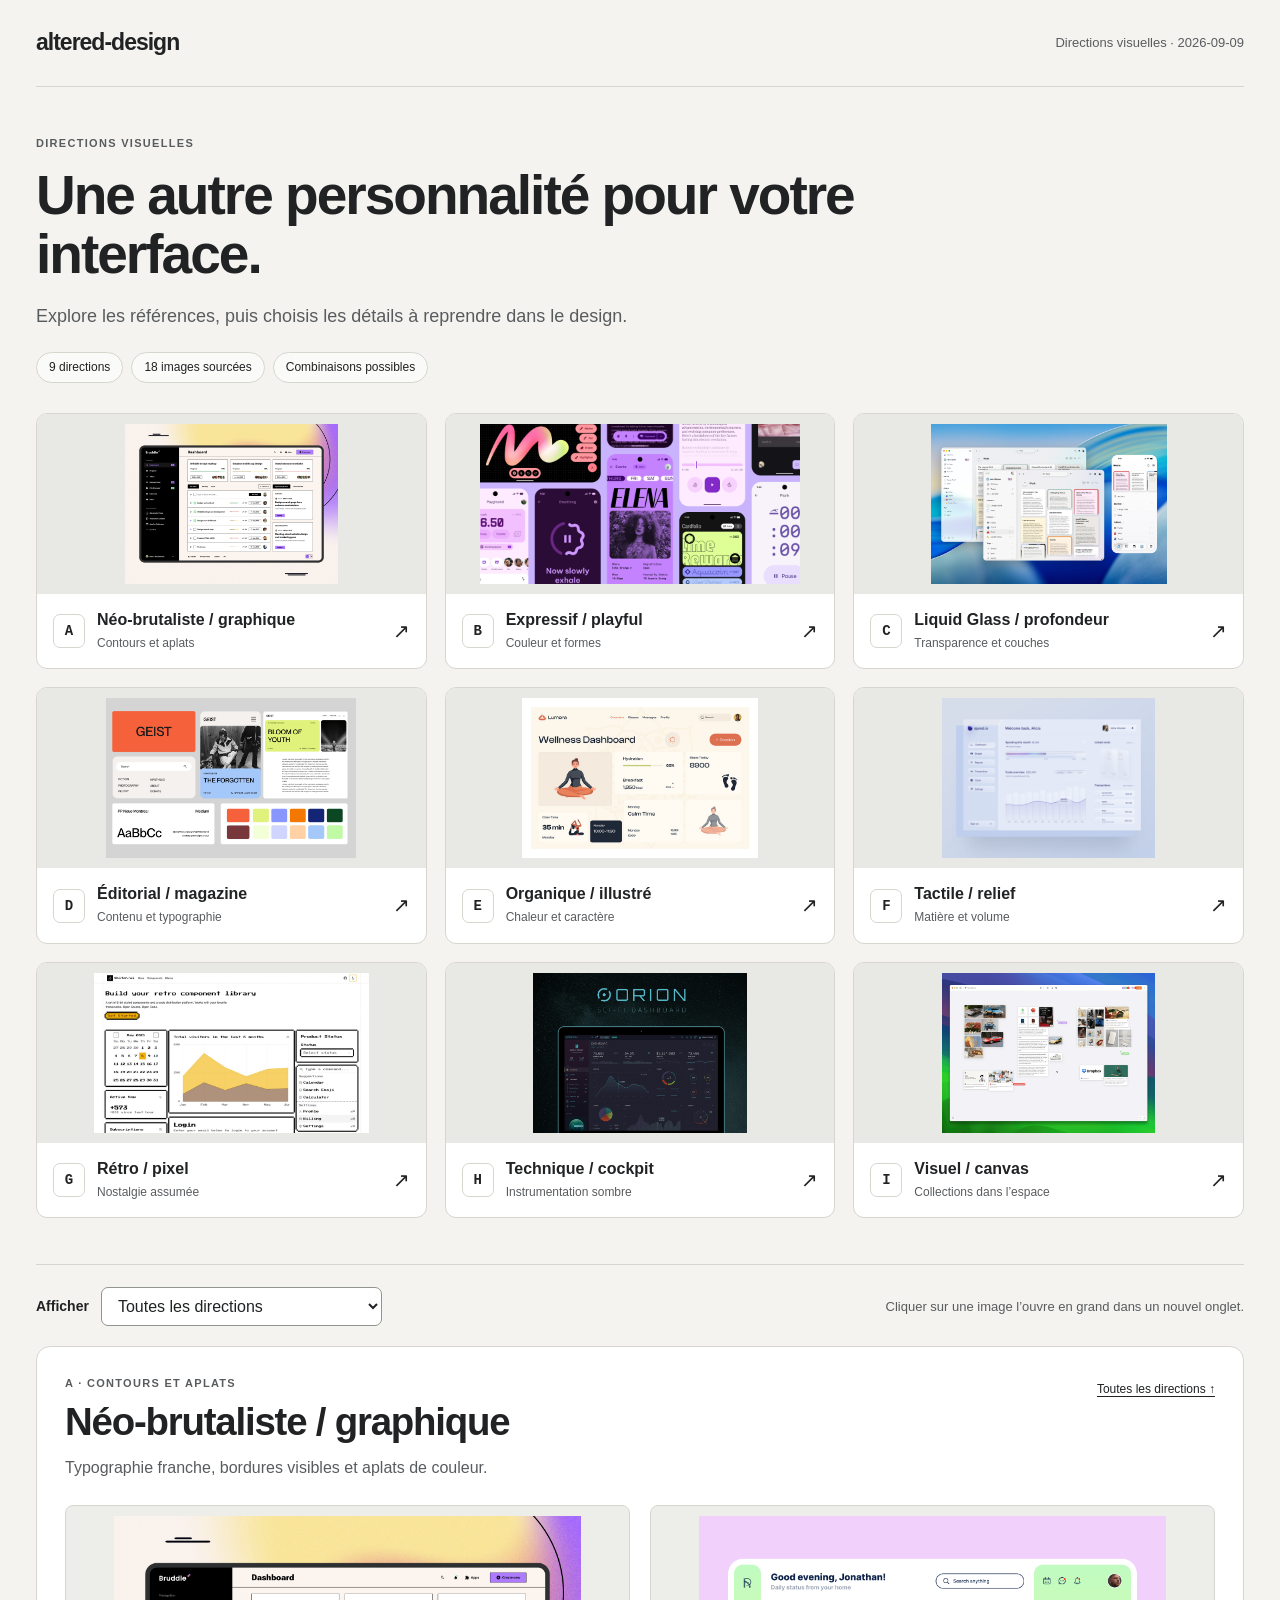
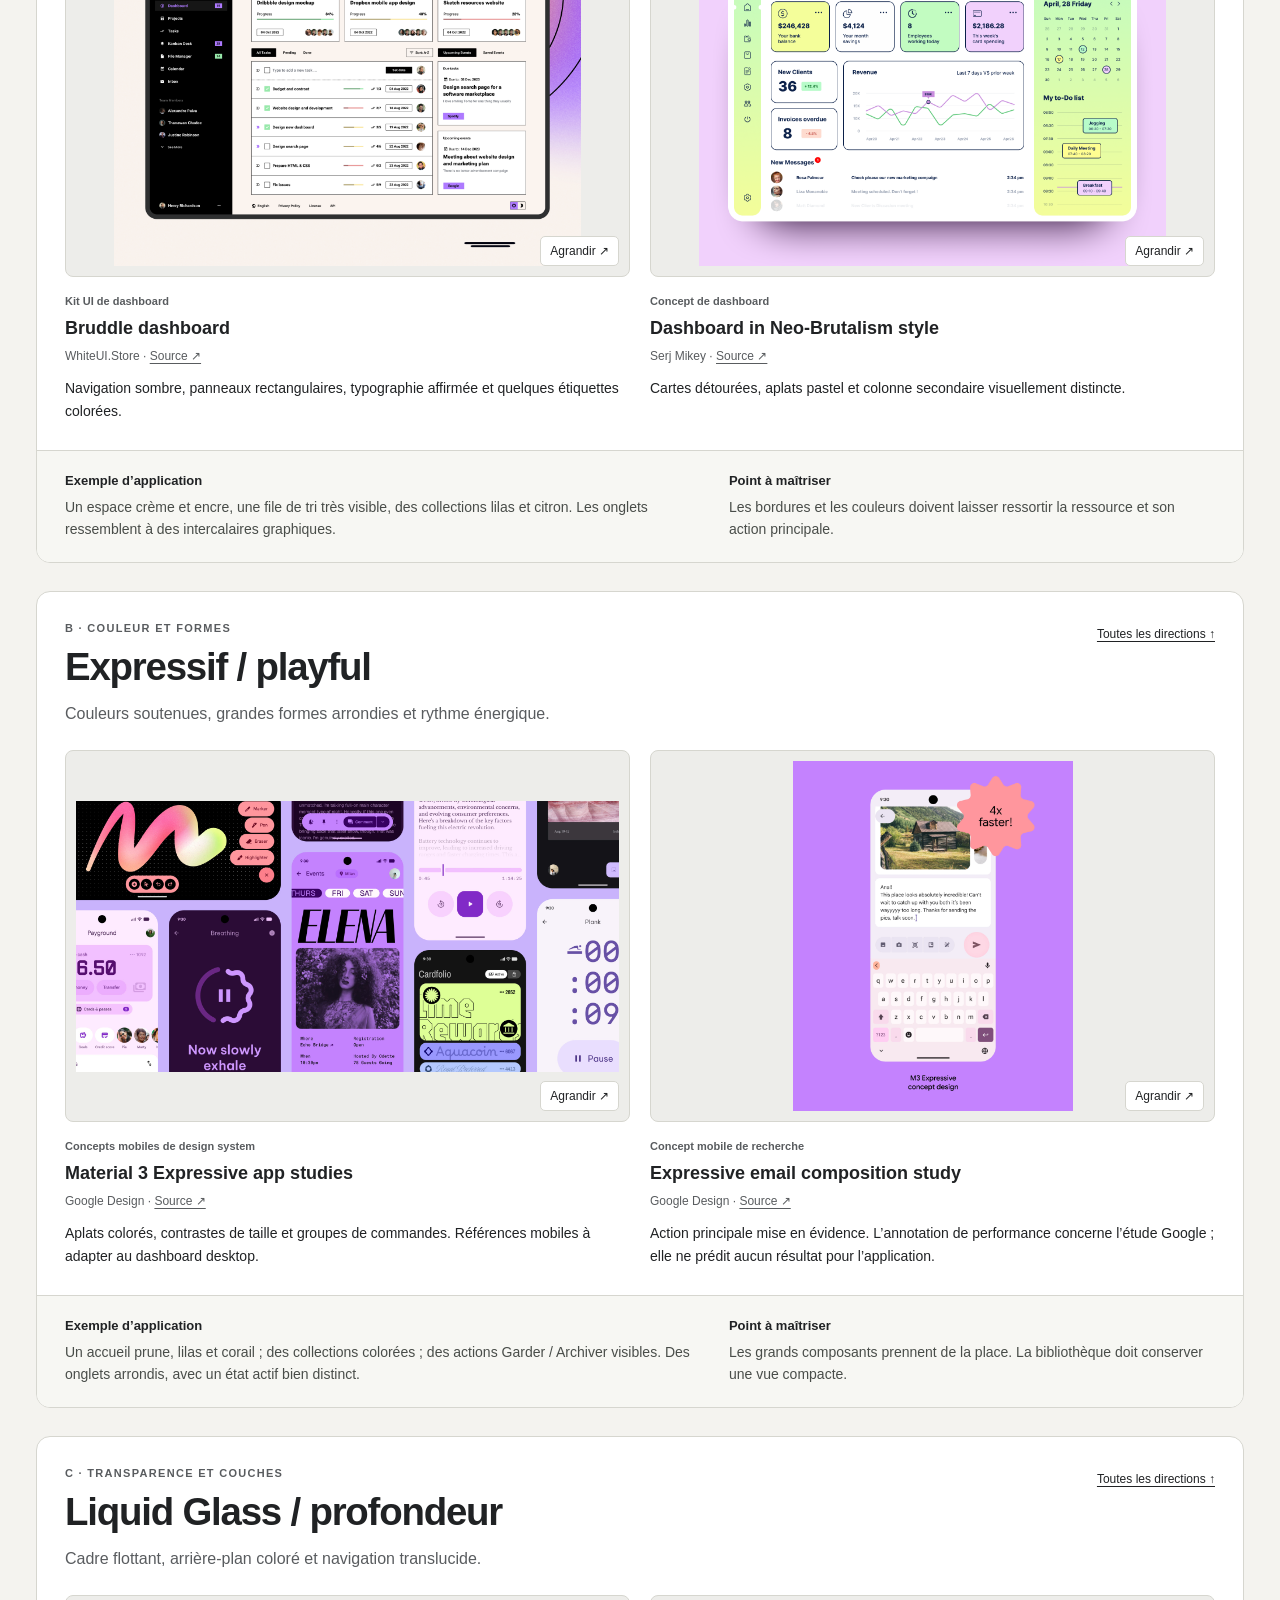
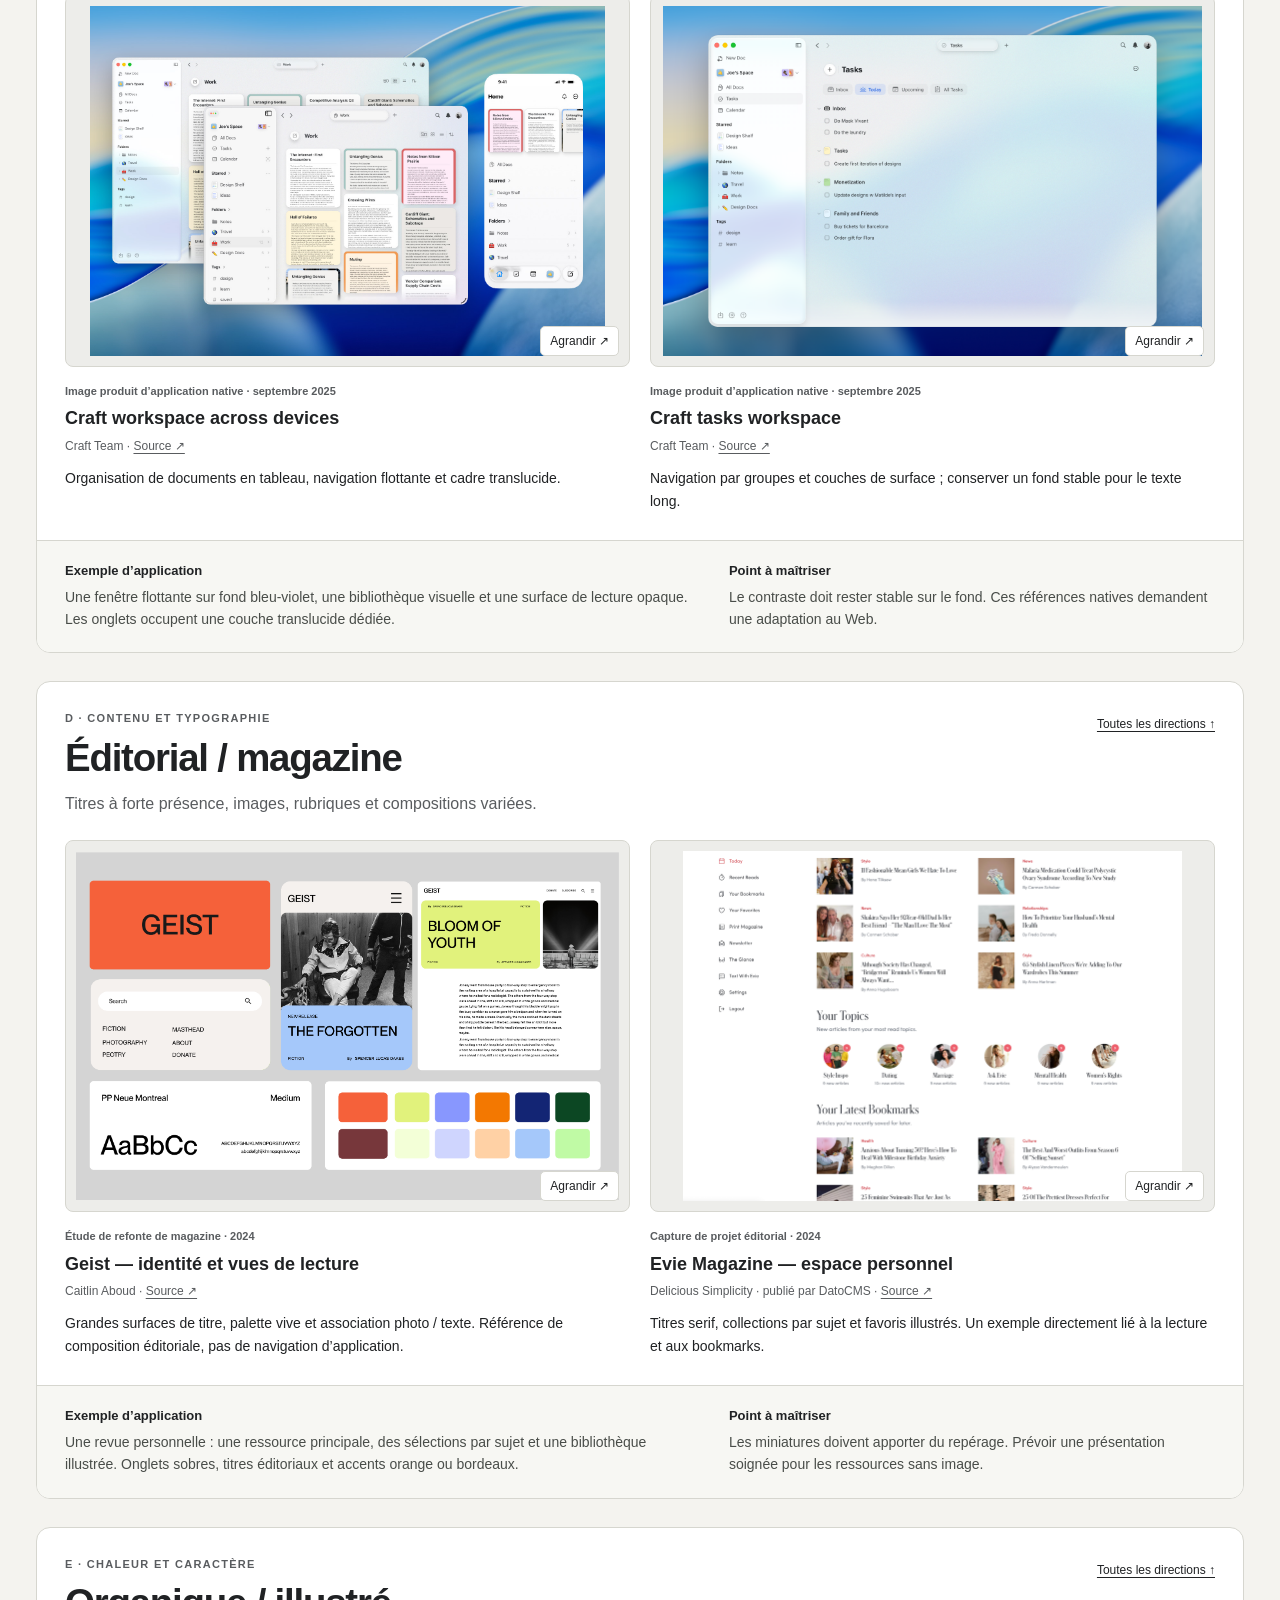
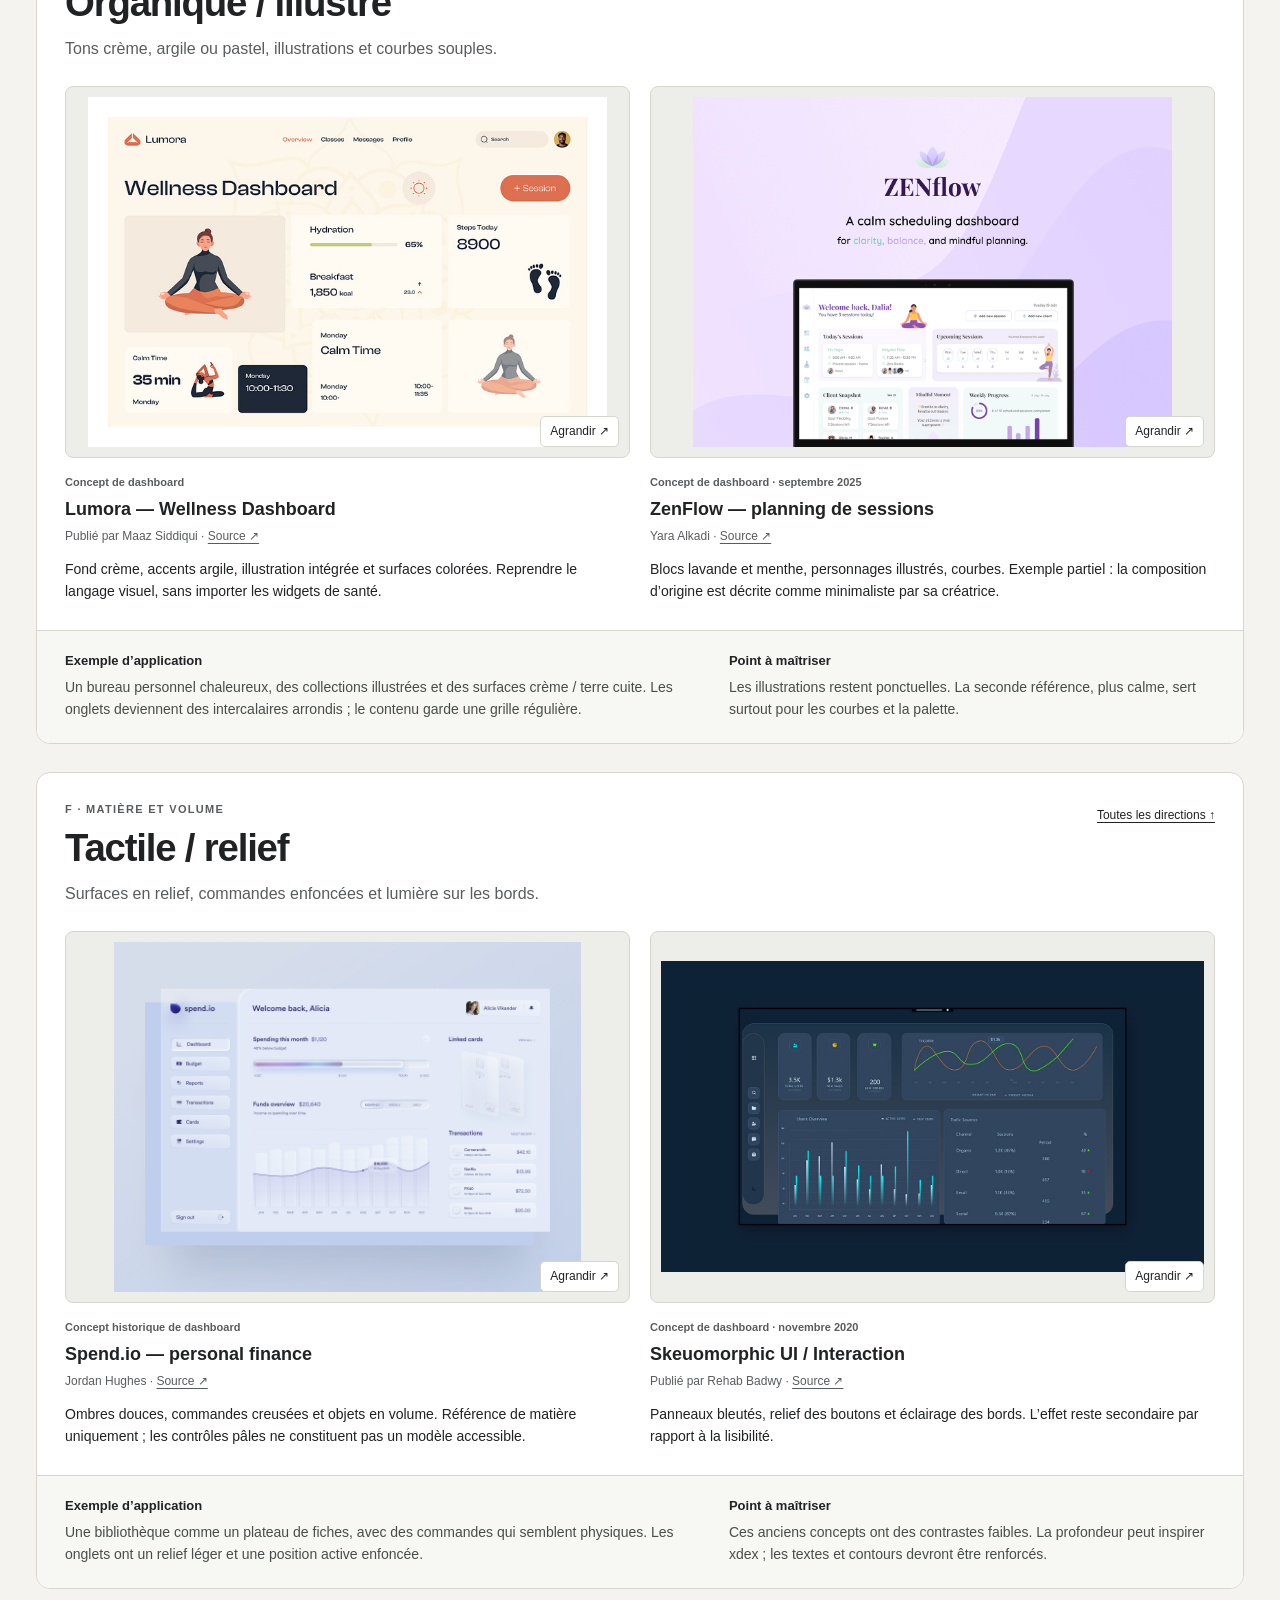
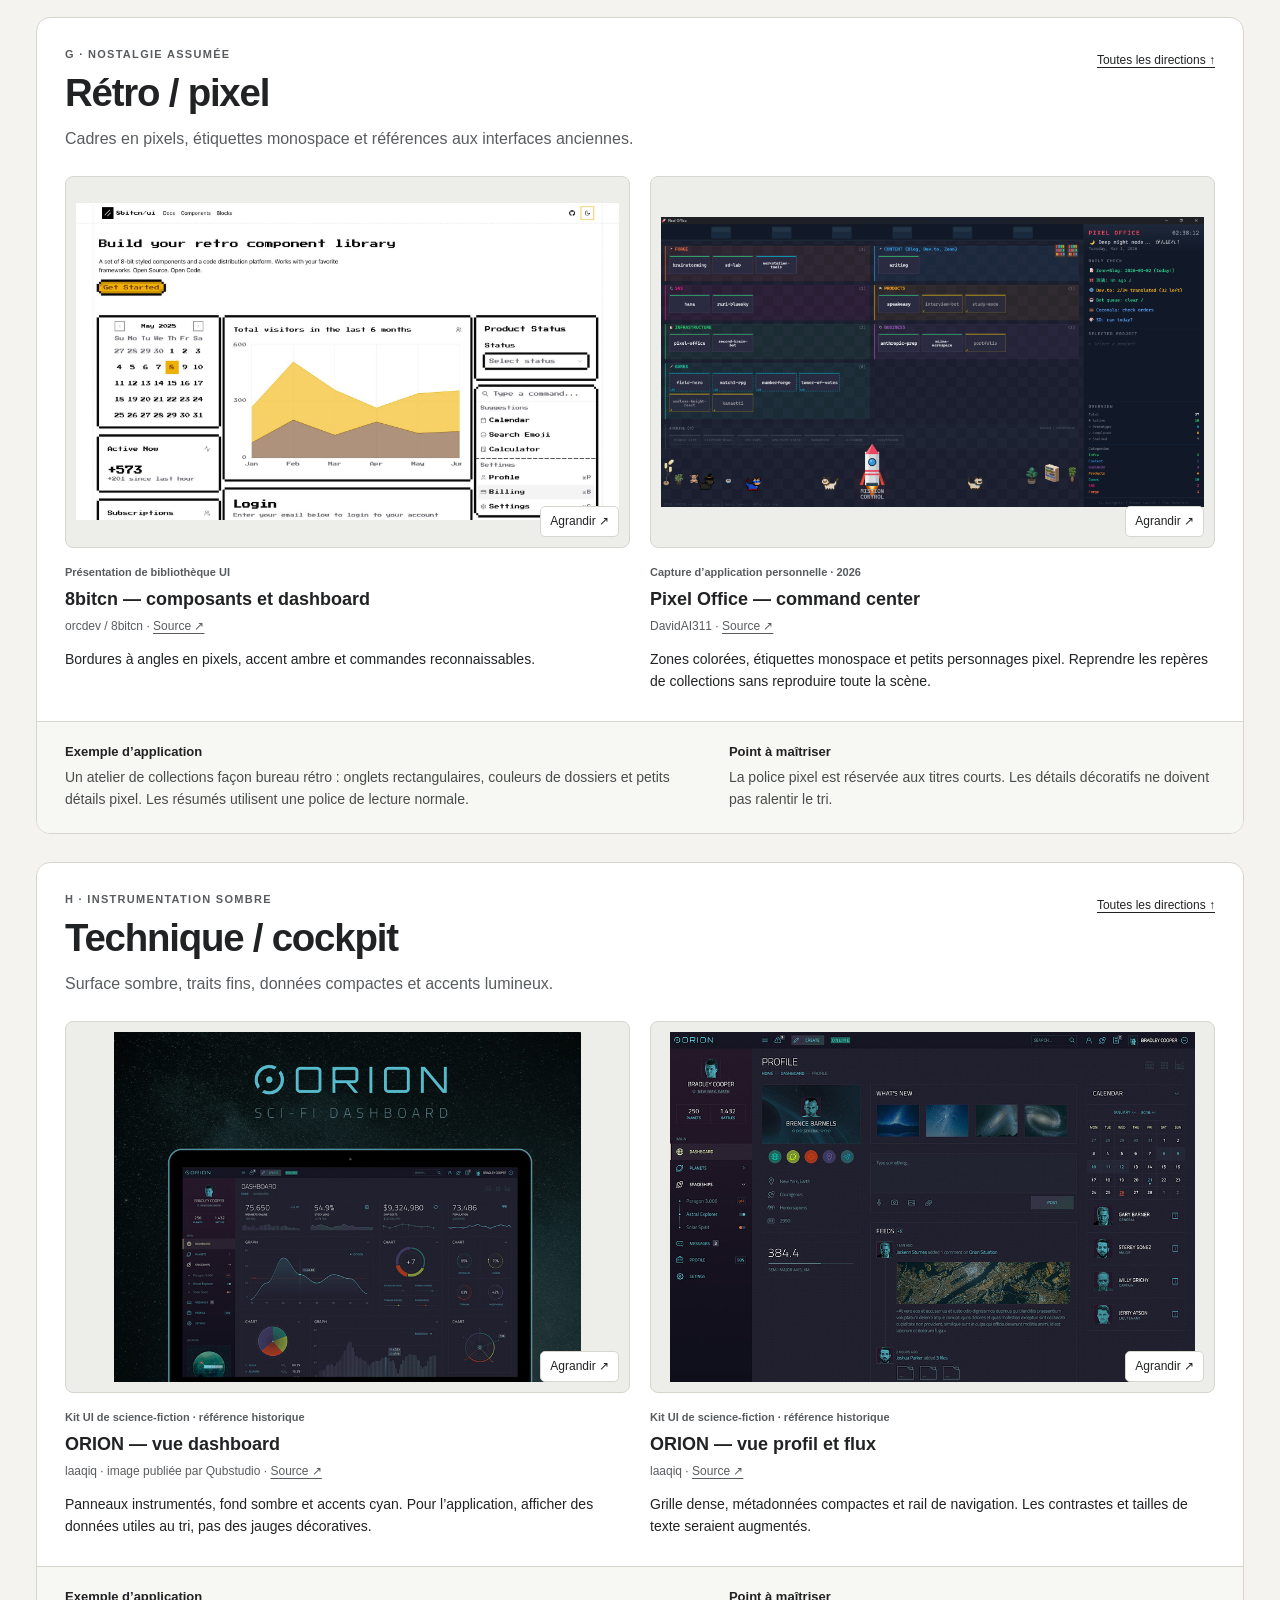
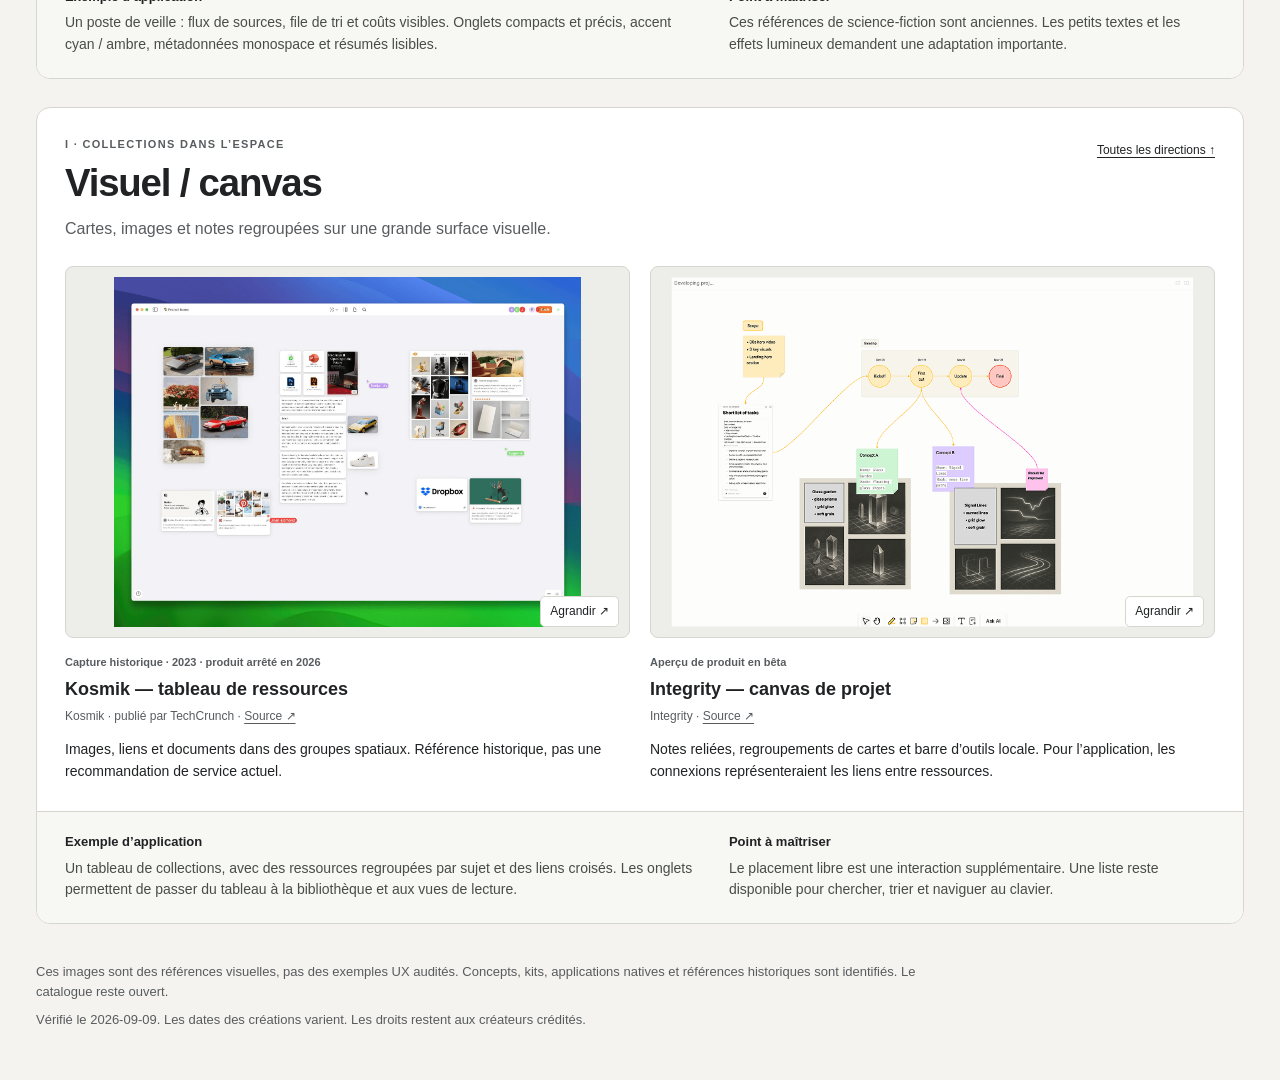
==== skills/altered-design/assets/app-references/gallery.html @ 40100805 "first version" ====
<!doctype html><html lang="fr"><head><meta charset="utf-8"><meta name="viewport" content="width=device-width,initial-scale=1"><title>altered-design — Directions visuelles</title><style>
:root{color-scheme:light;--ink:#202224;--muted:#595c5f;--paper:#f4f3ef;--line:#d6d6cf;--accent:#245740}
*{box-sizing:border-box}body{margin:0;background:var(--paper);color:var(--ink);font:16px/1.55 -apple-system,BlinkMacSystemFont,"Segoe UI",sans-serif}
a{color:inherit;text-underline-offset:3px}a:hover{color:var(--accent)}button,select{font:inherit}a:focus-visible,button:focus-visible,select:focus-visible,summary:focus-visible{outline:3px solid #1c6ba4;outline-offset:5px}
h1,h2,h3,p,figure{margin:0}h1{font-size:clamp(34px,4.3vw,60px);line-height:1.08;letter-spacing:-2px;max-width:880px}h2{font-size:clamp(28px,3vw,40px);line-height:1.15;letter-spacing:-1.2px}h3{font-size:18px;line-height:1.3}
.wrap{max-width:1320px;margin:auto;padding:0 36px}.masthead{display:flex;align-items:center;justify-content:space-between;padding:25px 0;border-bottom:1px solid var(--line);font-size:13px}.brand{font-size:23px;font-weight:750;letter-spacing:-1px}.masthead span:last-child{color:var(--muted)}
.intro{padding:48px 0 30px}.eyebrow{text-transform:uppercase;font-size:11px;letter-spacing:1.3px;font-weight:650;display:block;color:var(--muted);margin-bottom:14px}.intro p{max-width:750px;margin-top:18px;color:var(--muted);font-size:18px}.facts{display:flex;flex-wrap:wrap;gap:8px;margin-top:22px}.facts span{font-size:12px;border:1px solid var(--line);border-radius:30px;padding:5px 12px;background:#fff9}
.overview{display:grid;grid-template-columns:repeat(3,minmax(0,1fr));gap:18px}.option{text-decoration:none;background:white;border:1px solid var(--line);border-radius:11px;overflow:hidden;transition:border-color .15s}.option:hover{border-color:var(--accent)}.thumb{height:180px;background:#e8e8e4;padding:10px}.thumb img{width:100%;height:100%;object-fit:contain;display:block}.option-copy{padding:16px;display:flex;gap:12px;align-items:center}.letter{font:600 14px/32px ui-monospace,monospace;border:1px solid var(--line);border-radius:7px;width:32px;text-align:center;flex-shrink:0}.option-copy strong{display:block;font-size:16px;line-height:1.3}.option-copy div span{display:block;color:var(--muted);font-size:12px;margin-top:3px}.arrow{margin-left:auto;font-size:20px}
.tabs-note{border:1px solid #b9cec2;background:#e9f0e9;border-radius:11px;padding:20px 24px;margin-top:28px}.tabs-note h2{font-size:21px;letter-spacing:-.5px}.tabs-note p{margin-top:6px;color:#3f5147;max-width:920px}.tabs-note details{margin-top:12px}.tabs-note summary{cursor:pointer;font-size:14px;font-weight:600;width:fit-content}.tabs-note img{display:block;width:100%;max-width:1060px;margin-top:16px;border:1px solid var(--line);border-radius:7px}.tabs-note .caption{font-size:12px}
.board-tools{display:flex;flex-wrap:wrap;gap:12px;align-items:center;margin:46px 0 20px;padding-top:22px;border-top:1px solid var(--line)}.board-tools label{font-size:14px;font-weight:650}.board-tools select{max-width:100%;border:1px solid #90958e;border-radius:7px;padding:9px 38px 9px 12px;background:white;color:var(--ink)}.board-tools p{margin-left:auto;color:var(--muted);font-size:13px}.direction{background:white;border:1px solid var(--line);border-radius:14px;margin-bottom:28px;scroll-margin-top:22px;overflow:hidden}.direction[hidden]{display:none}.direction-head{display:flex;justify-content:space-between;gap:20px;padding:28px 28px 24px}.direction-head p{color:var(--muted);margin-top:12px;max-width:750px}.direction-head .eyebrow{margin-bottom:8px}.back{font-size:12px;white-space:nowrap;align-self:flex-start;margin-top:5px}.examples{display:grid;grid-template-columns:repeat(2,minmax(0,1fr));gap:20px;padding:0 28px 28px}.image-link{display:block;position:relative;background:#ededea;border:1px solid var(--line);border-radius:8px;overflow:hidden}.image-link img{display:block;width:100%;height:370px;object-fit:contain;padding:10px}.zoom{position:absolute;bottom:10px;right:10px;font-size:12px;background:#fff;color:var(--ink);border:1px solid var(--line);padding:5px 9px;border-radius:5px}.kind{display:block;color:var(--muted);font-size:11px;margin:16px 0 7px;font-weight:550}.credit{font-size:12px;color:var(--muted);margin-top:6px}figcaption>p:last-child{margin-top:12px;font-size:14px;line-height:1.6}.translation{display:grid;grid-template-columns:1.3fr 1fr;gap:32px;background:#f7f7f3;padding:22px 28px;border-top:1px solid var(--line)}.translation h3{font-size:13px}.translation p{font-size:14px;margin-top:7px;color:#494d49}
footer{padding:10px 0 42px;color:var(--muted);font-size:13px;max-width:920px}footer p+p{margin-top:8px}.sr-only{position:absolute;width:1px;height:1px;padding:0;margin:-1px;overflow:hidden;clip:rect(0,0,0,0);white-space:nowrap;border:0}.skip{position:absolute;left:20px;top:-100px;background:white;padding:10px;z-index:5}.skip:focus{top:12px}
@media(max-width:950px){.overview{grid-template-columns:repeat(2,minmax(0,1fr))}.image-link img{height:290px}.direction-head{display:block}.back{display:inline-block;margin-top:14px}.translation{grid-template-columns:1fr;gap:18px}.board-tools p{width:100%;margin-left:0}}
@media(max-width:600px){.wrap{padding:0 18px}.masthead{padding:18px 0}.masthead span:last-child{max-width:170px;text-align:right;font-size:11px}.intro{padding-top:30px}h1{letter-spacing:-1.2px}.intro p{font-size:16px}.overview{grid-template-columns:1fr}.thumb{height:195px}.examples{grid-template-columns:1fr;padding:0 16px 20px;gap:25px}.image-link img{height:290px}.direction-head{padding:22px 16px}.translation{padding:20px 16px}.tabs-note{padding:18px}.board-tools{margin-top:30px}.board-tools select{width:100%}.option-copy{padding:14px}}
@media(prefers-reduced-motion:reduce){*{transition:none!important;scroll-behavior:auto!important}}

</style></head><body>
<a class="skip" href="#overview">Aller aux directions</a><main class="wrap"><div class="masthead"><span class="brand">altered-design</span><span>Directions visuelles · 2026-09-09</span></div>
<header class="intro"><span class="eyebrow">Directions visuelles</span><h1>Une autre personnalité pour votre interface.</h1><p>Explore les références, puis choisis les détails à reprendre dans le design.</p><div class="facts"><span>9 directions</span><span>18 images sourcées</span><span>Combinaisons possibles</span></div></header>
<nav class="overview" id="overview" aria-label="Directions visuelles"><a class="option" href="#neo-brutalist" data-jump="neo-brutalist"><div class="thumb"><img src="neo-bruddle.png" alt=""></div><div class="option-copy"><span class="letter">A</span><div><strong>Néo-brutaliste / graphique</strong><span>Contours et aplats</span></div><span class="arrow" aria-hidden="true">↗</span></div><span class="sr-only">Voir les références</span></a><a class="option" href="#expressive" data-jump="expressive"><div class="thumb"><img src="expressive-apps.webp" alt=""></div><div class="option-copy"><span class="letter">B</span><div><strong>Expressif / playful</strong><span>Couleur et formes</span></div><span class="arrow" aria-hidden="true">↗</span></div><span class="sr-only">Voir les références</span></a><a class="option" href="#liquid-glass" data-jump="liquid-glass"><div class="thumb"><img src="craft-workspace.jpg" alt=""></div><div class="option-copy"><span class="letter">C</span><div><strong>Liquid Glass / profondeur</strong><span>Transparence et couches</span></div><span class="arrow" aria-hidden="true">↗</span></div><span class="sr-only">Voir les références</span></a><a class="option" href="#editorial" data-jump="editorial"><div class="thumb"><img src="editorial-geist.png" alt=""></div><div class="option-copy"><span class="letter">D</span><div><strong>Éditorial / magazine</strong><span>Contenu et typographie</span></div><span class="arrow" aria-hidden="true">↗</span></div><span class="sr-only">Voir les références</span></a><a class="option" href="#warm-organic" data-jump="warm-organic"><div class="thumb"><img src="warm-lumora.jpg" alt=""></div><div class="option-copy"><span class="letter">E</span><div><strong>Organique / illustré</strong><span>Chaleur et caractère</span></div><span class="arrow" aria-hidden="true">↗</span></div><span class="sr-only">Voir les références</span></a><a class="option" href="#tactile" data-jump="tactile"><div class="thumb"><img src="tactile-finance.jpg" alt=""></div><div class="option-copy"><span class="letter">F</span><div><strong>Tactile / relief</strong><span>Matière et volume</span></div><span class="arrow" aria-hidden="true">↗</span></div><span class="sr-only">Voir les références</span></a><a class="option" href="#retro" data-jump="retro"><div class="thumb"><img src="retro-8bit.webp" alt=""></div><div class="option-copy"><span class="letter">G</span><div><strong>Rétro / pixel</strong><span>Nostalgie assumée</span></div><span class="arrow" aria-hidden="true">↗</span></div><span class="sr-only">Voir les références</span></a><a class="option" href="#technical" data-jump="technical"><div class="thumb"><img src="technical-orion-1.png" alt=""></div><div class="option-copy"><span class="letter">H</span><div><strong>Technique / cockpit</strong><span>Instrumentation sombre</span></div><span class="arrow" aria-hidden="true">↗</span></div><span class="sr-only">Voir les références</span></a><a class="option" href="#spatial" data-jump="spatial"><div class="thumb"><img src="spatial-kosmik.png" alt=""></div><div class="option-copy"><span class="letter">I</span><div><strong>Visuel / canvas</strong><span>Collections dans l’espace</span></div><span class="arrow" aria-hidden="true">↗</span></div><span class="sr-only">Voir les références</span></a></nav>
<div class="board-tools"><label for="direction-filter">Afficher</label><select id="direction-filter"><option value="all">Toutes les directions</option><option value="neo-brutalist">A · Néo-brutaliste / graphique</option><option value="expressive">B · Expressif / playful</option><option value="liquid-glass">C · Liquid Glass / profondeur</option><option value="editorial">D · Éditorial / magazine</option><option value="warm-organic">E · Organique / illustré</option><option value="tactile">F · Tactile / relief</option><option value="retro">G · Rétro / pixel</option><option value="technical">H · Technique / cockpit</option><option value="spatial">I · Visuel / canvas</option></select><p>Cliquer sur une image l’ouvre en grand dans un nouvel onglet.</p></div>
<div id="references"><section class="direction" id="neo-brutalist" aria-labelledby="title-neo-brutalist"><header class="direction-head"><div><span class="eyebrow">A · Contours et aplats</span><h2 id="title-neo-brutalist" tabindex="-1">Néo-brutaliste / graphique</h2><p>Typographie franche, bordures visibles et aplats de couleur.</p></div><a class="back" href="#overview">Toutes les directions ↑</a></header><div class="examples"><figure><a class="image-link" href="neo-bruddle.png" target="_blank" rel="noopener" aria-label="Agrandir: Bruddle dashboard"><img data-example src="neo-bruddle.png" alt="Bruddle dashboard. Navigation sombre, panneaux rectangulaires, typographie affirmée et quelques étiquettes colorées."><span class="zoom">Agrandir ↗</span></a><figcaption><span class="kind">Kit UI de dashboard</span><h3>Bruddle dashboard</h3><p class="credit">WhiteUI.Store · <a href="https://dribbble.com/shots/21440274-Dashboard-inspired-by-neo-brutalism" target="_blank" rel="noopener noreferrer">Source ↗</a></p><p>Navigation sombre, panneaux rectangulaires, typographie affirmée et quelques étiquettes colorées.</p></figcaption></figure><figure><a class="image-link" href="neo-serj.png" target="_blank" rel="noopener" aria-label="Agrandir: Dashboard in Neo-Brutalism style"><img data-example src="neo-serj.png" alt="Dashboard in Neo-Brutalism style. Cartes détourées, aplats pastel et colonne secondaire visuellement distincte."><span class="zoom">Agrandir ↗</span></a><figcaption><span class="kind">Concept de dashboard</span><h3>Dashboard in Neo-Brutalism style</h3><p class="credit">Serj Mikey · <a href="https://dribbble.com/shots/21285880-Dashboard-in-Neo-Brutalism-style" target="_blank" rel="noopener noreferrer">Source ↗</a></p><p>Cartes détourées, aplats pastel et colonne secondaire visuellement distincte.</p></figcaption></figure></div><div class="translation"><div><h3>Exemple d’application</h3><p>Un espace crème et encre, une file de tri très visible, des collections lilas et citron. Les onglets ressemblent à des intercalaires graphiques.</p></div><div><h3>Point à maîtriser</h3><p>Les bordures et les couleurs doivent laisser ressortir la ressource et son action principale.</p></div></div></section><section class="direction" id="expressive" aria-labelledby="title-expressive"><header class="direction-head"><div><span class="eyebrow">B · Couleur et formes</span><h2 id="title-expressive" tabindex="-1">Expressif / playful</h2><p>Couleurs soutenues, grandes formes arrondies et rythme énergique.</p></div><a class="back" href="#overview">Toutes les directions ↑</a></header><div class="examples"><figure><a class="image-link" href="expressive-apps.webp" target="_blank" rel="noopener" aria-label="Agrandir: Material 3 Expressive app studies"><img data-example src="expressive-apps.webp" alt="Material 3 Expressive app studies. Aplats colorés, contrastes de taille et groupes de commandes. Références mobiles à adapter au dashboard desktop."><span class="zoom">Agrandir ↗</span></a><figcaption><span class="kind">Concepts mobiles de design system</span><h3>Material 3 Expressive app studies</h3><p class="credit">Google Design · <a href="https://design.google/library/expressive-material-design-google-research" target="_blank" rel="noopener noreferrer">Source ↗</a></p><p>Aplats colorés, contrastes de taille et groupes de commandes. Références mobiles à adapter au dashboard desktop.</p></figcaption></figure><figure><a class="image-link" href="expressive-email.webp" target="_blank" rel="noopener" aria-label="Agrandir: Expressive email composition study"><img data-example src="expressive-email.webp" alt="Expressive email composition study. Action principale mise en évidence. L’annotation de performance concerne l’étude Google ; elle ne prédit aucun résultat pour l’application."><span class="zoom">Agrandir ↗</span></a><figcaption><span class="kind">Concept mobile de recherche</span><h3>Expressive email composition study</h3><p class="credit">Google Design · <a href="https://design.google/library/expressive-material-design-google-research" target="_blank" rel="noopener noreferrer">Source ↗</a></p><p>Action principale mise en évidence. L’annotation de performance concerne l’étude Google ; elle ne prédit aucun résultat pour l’application.</p></figcaption></figure></div><div class="translation"><div><h3>Exemple d’application</h3><p>Un accueil prune, lilas et corail ; des collections colorées ; des actions Garder / Archiver visibles. Des onglets arrondis, avec un état actif bien distinct.</p></div><div><h3>Point à maîtriser</h3><p>Les grands composants prennent de la place. La bibliothèque doit conserver une vue compacte.</p></div></div></section><section class="direction" id="liquid-glass" aria-labelledby="title-liquid-glass"><header class="direction-head"><div><span class="eyebrow">C · Transparence et couches</span><h2 id="title-liquid-glass" tabindex="-1">Liquid Glass / profondeur</h2><p>Cadre flottant, arrière-plan coloré et navigation translucide.</p></div><a class="back" href="#overview">Toutes les directions ↑</a></header><div class="examples"><figure><a class="image-link" href="craft-workspace.jpg" target="_blank" rel="noopener" aria-label="Agrandir: Craft workspace across devices"><img data-example src="craft-workspace.jpg" alt="Craft workspace across devices. Organisation de documents en tableau, navigation flottante et cadre translucide."><span class="zoom">Agrandir ↗</span></a><figcaption><span class="kind">Image produit d’application native · septembre 2025</span><h3>Craft workspace across devices</h3><p class="credit">Craft Team · <a href="https://www.craft.do/blog/craft-update-3-2-6" target="_blank" rel="noopener noreferrer">Source ↗</a></p><p>Organisation de documents en tableau, navigation flottante et cadre translucide.</p></figcaption></figure><figure><a class="image-link" href="craft-tasks.png" target="_blank" rel="noopener" aria-label="Agrandir: Craft tasks workspace"><img data-example src="craft-tasks.png" alt="Craft tasks workspace. Navigation par groupes et couches de surface ; conserver un fond stable pour le texte long."><span class="zoom">Agrandir ↗</span></a><figcaption><span class="kind">Image produit d’application native · septembre 2025</span><h3>Craft tasks workspace</h3><p class="credit">Craft Team · <a href="https://www.craft.do/blog/craft-update-3-2-6" target="_blank" rel="noopener noreferrer">Source ↗</a></p><p>Navigation par groupes et couches de surface ; conserver un fond stable pour le texte long.</p></figcaption></figure></div><div class="translation"><div><h3>Exemple d’application</h3><p>Une fenêtre flottante sur fond bleu-violet, une bibliothèque visuelle et une surface de lecture opaque. Les onglets occupent une couche translucide dédiée.</p></div><div><h3>Point à maîtriser</h3><p>Le contraste doit rester stable sur le fond. Ces références natives demandent une adaptation au Web.</p></div></div></section><section class="direction" id="editorial" aria-labelledby="title-editorial"><header class="direction-head"><div><span class="eyebrow">D · Contenu et typographie</span><h2 id="title-editorial" tabindex="-1">Éditorial / magazine</h2><p>Titres à forte présence, images, rubriques et compositions variées.</p></div><a class="back" href="#overview">Toutes les directions ↑</a></header><div class="examples"><figure><a class="image-link" href="editorial-geist.png" target="_blank" rel="noopener" aria-label="Agrandir: Geist — identité et vues de lecture"><img data-example src="editorial-geist.png" alt="Geist — identité et vues de lecture. Grandes surfaces de titre, palette vive et association photo / texte. Référence de composition éditoriale, pas de navigation d’application."><span class="zoom">Agrandir ↗</span></a><figcaption><span class="kind">Étude de refonte de magazine · 2024</span><h3>Geist — identité et vues de lecture</h3><p class="credit">Caitlin Aboud · <a href="https://www.caitlinaboud.com/project/geist" target="_blank" rel="noopener noreferrer">Source ↗</a></p><p>Grandes surfaces de titre, palette vive et association photo / texte. Référence de composition éditoriale, pas de navigation d’application.</p></figcaption></figure><figure><a class="image-link" href="editorial-evie.png" target="_blank" rel="noopener" aria-label="Agrandir: Evie Magazine — espace personnel"><img data-example src="editorial-evie.png" alt="Evie Magazine — espace personnel. Titres serif, collections par sujet et favoris illustrés. Un exemple directement lié à la lecture et aux bookmarks."><span class="zoom">Agrandir ↗</span></a><figcaption><span class="kind">Capture de projet éditorial · 2024</span><h3>Evie Magazine — espace personnel</h3><p class="credit">Delicious Simplicity · publié par DatoCMS · <a href="https://www.datocms.com/partners/delicious-simplicity/showcase/evie-magazine" target="_blank" rel="noopener noreferrer">Source ↗</a></p><p>Titres serif, collections par sujet et favoris illustrés. Un exemple directement lié à la lecture et aux bookmarks.</p></figcaption></figure></div><div class="translation"><div><h3>Exemple d’application</h3><p>Une revue personnelle : une ressource principale, des sélections par sujet et une bibliothèque illustrée. Onglets sobres, titres éditoriaux et accents orange ou bordeaux.</p></div><div><h3>Point à maîtriser</h3><p>Les miniatures doivent apporter du repérage. Prévoir une présentation soignée pour les ressources sans image.</p></div></div></section><section class="direction" id="warm-organic" aria-labelledby="title-warm-organic"><header class="direction-head"><div><span class="eyebrow">E · Chaleur et caractère</span><h2 id="title-warm-organic" tabindex="-1">Organique / illustré</h2><p>Tons crème, argile ou pastel, illustrations et courbes souples.</p></div><a class="back" href="#overview">Toutes les directions ↑</a></header><div class="examples"><figure><a class="image-link" href="warm-lumora.jpg" target="_blank" rel="noopener" aria-label="Agrandir: Lumora — Wellness Dashboard"><img data-example src="warm-lumora.jpg" alt="Lumora — Wellness Dashboard. Fond crème, accents argile, illustration intégrée et surfaces colorées. Reprendre le langage visuel, sans importer les widgets de santé."><span class="zoom">Agrandir ↗</span></a><figcaption><span class="kind">Concept de dashboard</span><h3>Lumora — Wellness Dashboard</h3><p class="credit">Publié par Maaz Siddiqui · <a href="https://dribbble.com/shots/26401282-Lumora-Wellness-Dashboard-UI-Design" target="_blank" rel="noopener noreferrer">Source ↗</a></p><p>Fond crème, accents argile, illustration intégrée et surfaces colorées. Reprendre le langage visuel, sans importer les widgets de santé.</p></figcaption></figure><figure><a class="image-link" href="warm-zenflow.png" target="_blank" rel="noopener" aria-label="Agrandir: ZenFlow — planning de sessions"><img data-example src="warm-zenflow.png" alt="ZenFlow — planning de sessions. Blocs lavande et menthe, personnages illustrés, courbes. Exemple partiel : la composition d’origine est décrite comme minimaliste par sa créatrice."><span class="zoom">Agrandir ↗</span></a><figcaption><span class="kind">Concept de dashboard · septembre 2025</span><h3>ZenFlow — planning de sessions</h3><p class="credit">Yara Alkadi · <a href="https://www.behance.net/gallery/232760657/ZenFlow-Yoga-Scheduling-dashboard-UI-case-study" target="_blank" rel="noopener noreferrer">Source ↗</a></p><p>Blocs lavande et menthe, personnages illustrés, courbes. Exemple partiel : la composition d’origine est décrite comme minimaliste par sa créatrice.</p></figcaption></figure></div><div class="translation"><div><h3>Exemple d’application</h3><p>Un bureau personnel chaleureux, des collections illustrées et des surfaces crème / terre cuite. Les onglets deviennent des intercalaires arrondis ; le contenu garde une grille régulière.</p></div><div><h3>Point à maîtriser</h3><p>Les illustrations restent ponctuelles. La seconde référence, plus calme, sert surtout pour les courbes et la palette.</p></div></div></section><section class="direction" id="tactile" aria-labelledby="title-tactile"><header class="direction-head"><div><span class="eyebrow">F · Matière et volume</span><h2 id="title-tactile" tabindex="-1">Tactile / relief</h2><p>Surfaces en relief, commandes enfoncées et lumière sur les bords.</p></div><a class="back" href="#overview">Toutes les directions ↑</a></header><div class="examples"><figure><a class="image-link" href="tactile-finance.jpg" target="_blank" rel="noopener" aria-label="Agrandir: Spend.io — personal finance"><img data-example src="tactile-finance.jpg" alt="Spend.io — personal finance. Ombres douces, commandes creusées et objets en volume. Référence de matière uniquement ; les contrôles pâles ne constituent pas un modèle accessible."><span class="zoom">Agrandir ↗</span></a><figcaption><span class="kind">Concept historique de dashboard</span><h3>Spend.io — personal finance</h3><p class="credit">Jordan Hughes · <a href="https://dribbble.com/shots/9044225-Skeuomorph-personal-finance-app-dashboard" target="_blank" rel="noopener noreferrer">Source ↗</a></p><p>Ombres douces, commandes creusées et objets en volume. Référence de matière uniquement ; les contrôles pâles ne constituent pas un modèle accessible.</p></figcaption></figure><figure><a class="image-link" href="tactile-dark.jpg" target="_blank" rel="noopener" aria-label="Agrandir: Skeuomorphic UI / Interaction"><img data-example src="tactile-dark.jpg" alt="Skeuomorphic UI / Interaction. Panneaux bleutés, relief des boutons et éclairage des bords. L’effet reste secondaire par rapport à la lisibilité."><span class="zoom">Agrandir ↗</span></a><figcaption><span class="kind">Concept de dashboard · novembre 2020</span><h3>Skeuomorphic UI / Interaction</h3><p class="credit">Publié par Rehab Badwy · <a href="https://www.behance.net/gallery/108003477/Skeuomorphic-UIInteraction-dashboard" target="_blank" rel="noopener noreferrer">Source ↗</a></p><p>Panneaux bleutés, relief des boutons et éclairage des bords. L’effet reste secondaire par rapport à la lisibilité.</p></figcaption></figure></div><div class="translation"><div><h3>Exemple d’application</h3><p>Une bibliothèque comme un plateau de fiches, avec des commandes qui semblent physiques. Les onglets ont un relief léger et une position active enfoncée.</p></div><div><h3>Point à maîtriser</h3><p>Ces anciens concepts ont des contrastes faibles. La profondeur peut inspirer xdex ; les textes et contours devront être renforcés.</p></div></div></section><section class="direction" id="retro" aria-labelledby="title-retro"><header class="direction-head"><div><span class="eyebrow">G · Nostalgie assumée</span><h2 id="title-retro" tabindex="-1">Rétro / pixel</h2><p>Cadres en pixels, étiquettes monospace et références aux interfaces anciennes.</p></div><a class="back" href="#overview">Toutes les directions ↑</a></header><div class="examples"><figure><a class="image-link" href="retro-8bit.webp" target="_blank" rel="noopener" aria-label="Agrandir: 8bitcn — composants et dashboard"><img data-example src="retro-8bit.webp" alt="8bitcn — composants et dashboard. Bordures à angles en pixels, accent ambre et commandes reconnaissables."><span class="zoom">Agrandir ↗</span></a><figcaption><span class="kind">Présentation de bibliothèque UI</span><h3>8bitcn — composants et dashboard</h3><p class="credit">orcdev / 8bitcn · <a href="https://peerlist.io/orcdev/project/8bitcn" target="_blank" rel="noopener noreferrer">Source ↗</a></p><p>Bordures à angles en pixels, accent ambre et commandes reconnaissables.</p></figcaption></figure><figure><a class="image-link" href="retro-office.png" target="_blank" rel="noopener" aria-label="Agrandir: Pixel Office — command center"><img data-example src="retro-office.png" alt="Pixel Office — command center. Zones colorées, étiquettes monospace et petits personnages pixel. Reprendre les repères de collections sans reproduire toute la scène."><span class="zoom">Agrandir ↗</span></a><figcaption><span class="kind">Capture d’application personnelle · 2026</span><h3>Pixel Office — command center</h3><p class="credit">DavidAI311 · <a href="https://dev.to/minatoplanb/i-got-tired-of-text-dashboards-so-i-built-a-pixel-art-command-center-1bf1" target="_blank" rel="noopener noreferrer">Source ↗</a></p><p>Zones colorées, étiquettes monospace et petits personnages pixel. Reprendre les repères de collections sans reproduire toute la scène.</p></figcaption></figure></div><div class="translation"><div><h3>Exemple d’application</h3><p>Un atelier de collections façon bureau rétro : onglets rectangulaires, couleurs de dossiers et petits détails pixel. Les résumés utilisent une police de lecture normale.</p></div><div><h3>Point à maîtriser</h3><p>La police pixel est réservée aux titres courts. Les détails décoratifs ne doivent pas ralentir le tri.</p></div></div></section><section class="direction" id="technical" aria-labelledby="title-technical"><header class="direction-head"><div><span class="eyebrow">H · Instrumentation sombre</span><h2 id="title-technical" tabindex="-1">Technique / cockpit</h2><p>Surface sombre, traits fins, données compactes et accents lumineux.</p></div><a class="back" href="#overview">Toutes les directions ↑</a></header><div class="examples"><figure><a class="image-link" href="technical-orion-1.png" target="_blank" rel="noopener" aria-label="Agrandir: ORION — vue dashboard"><img data-example src="technical-orion-1.png" alt="ORION — vue dashboard. Panneaux instrumentés, fond sombre et accents cyan. Pour l’application, afficher des données utiles au tri, pas des jauges décoratives."><span class="zoom">Agrandir ↗</span></a><figcaption><span class="kind">Kit UI de science-fiction · référence historique</span><h3>ORION — vue dashboard</h3><p class="credit">laaqiq · image publiée par Qubstudio · <a href="https://creativemarket.com/laaqiq/778624-ORION-%E2%80%93-Sci-Fi-Dashboard" target="_blank" rel="noopener noreferrer">Source ↗</a></p><p>Panneaux instrumentés, fond sombre et accents cyan. Pour l’application, afficher des données utiles au tri, pas des jauges décoratives.</p></figcaption></figure><figure><a class="image-link" href="technical-orion-2.jpg" target="_blank" rel="noopener" aria-label="Agrandir: ORION — vue profil et flux"><img data-example src="technical-orion-2.jpg" alt="ORION — vue profil et flux. Grille dense, métadonnées compactes et rail de navigation. Les contrastes et tailles de texte seraient augmentés."><span class="zoom">Agrandir ↗</span></a><figcaption><span class="kind">Kit UI de science-fiction · référence historique</span><h3>ORION — vue profil et flux</h3><p class="credit">laaqiq · <a href="https://creativemarket.com/laaqiq/778624-ORION-%E2%80%93-Sci-Fi-Dashboard" target="_blank" rel="noopener noreferrer">Source ↗</a></p><p>Grille dense, métadonnées compactes et rail de navigation. Les contrastes et tailles de texte seraient augmentés.</p></figcaption></figure></div><div class="translation"><div><h3>Exemple d’application</h3><p>Un poste de veille : flux de sources, file de tri et coûts visibles. Onglets compacts et précis, accent cyan / ambre, métadonnées monospace et résumés lisibles.</p></div><div><h3>Point à maîtriser</h3><p>Ces références de science-fiction sont anciennes. Les petits textes et les effets lumineux demandent une adaptation importante.</p></div></div></section><section class="direction" id="spatial" aria-labelledby="title-spatial"><header class="direction-head"><div><span class="eyebrow">I · Collections dans l’espace</span><h2 id="title-spatial" tabindex="-1">Visuel / canvas</h2><p>Cartes, images et notes regroupées sur une grande surface visuelle.</p></div><a class="back" href="#overview">Toutes les directions ↑</a></header><div class="examples"><figure><a class="image-link" href="spatial-kosmik.png" target="_blank" rel="noopener" aria-label="Agrandir: Kosmik — tableau de ressources"><img data-example src="spatial-kosmik.png" alt="Kosmik — tableau de ressources. Images, liens et documents dans des groupes spatiaux. Référence historique, pas une recommandation de service actuel."><span class="zoom">Agrandir ↗</span></a><figcaption><span class="kind">Capture historique · 2023 · produit arrêté en 2026</span><h3>Kosmik — tableau de ressources</h3><p class="credit">Kosmik · publié par TechCrunch · <a href="https://techcrunch.com/2023/12/21/meet-kosmik-a-visual-canvas-with-an-in-built-pdf-reader-and-a-web-browser/" target="_blank" rel="noopener noreferrer">Source ↗</a></p><p>Images, liens et documents dans des groupes spatiaux. Référence historique, pas une recommandation de service actuel.</p></figcaption></figure><figure><a class="image-link" href="spatial-integrity.png" target="_blank" rel="noopener" aria-label="Agrandir: Integrity — canvas de projet"><img data-example src="spatial-integrity.png" alt="Integrity — canvas de projet. Notes reliées, regroupements de cartes et barre d’outils locale. Pour l’application, les connexions représenteraient les liens entre ressources."><span class="zoom">Agrandir ↗</span></a><figcaption><span class="kind">Aperçu de produit en bêta</span><h3>Integrity — canvas de projet</h3><p class="credit">Integrity · <a href="https://integrity.sh/" target="_blank" rel="noopener noreferrer">Source ↗</a></p><p>Notes reliées, regroupements de cartes et barre d’outils locale. Pour l’application, les connexions représenteraient les liens entre ressources.</p></figcaption></figure></div><div class="translation"><div><h3>Exemple d’application</h3><p>Un tableau de collections, avec des ressources regroupées par sujet et des liens croisés. Les onglets permettent de passer du tableau à la bibliothèque et aux vues de lecture.</p></div><div><h3>Point à maîtriser</h3><p>Le placement libre est une interaction supplémentaire. Une liste reste disponible pour chercher, trier et naviguer au clavier.</p></div></div></section></div><footer><p>Ces images sont des références visuelles, pas des exemples UX audités. Concepts, kits, applications natives et références historiques sont identifiés. Le catalogue reste ouvert.</p><p>Vérifié le 2026-09-09. Les dates des créations varient. Les droits restent aux créateurs crédités.</p><p></p></footer></main><script>
const filter=document.querySelector('#direction-filter');
const sections=[...document.querySelectorAll('.direction')];
function show(value){for(const s of sections)s.hidden=value!=='all'&&s.id!==value;filter.value=value;}
filter.addEventListener('change',()=>{show(filter.value);if(filter.value!=='all'){const s=document.getElementById(filter.value);s.querySelector('h2').focus({preventScroll:true});s.scrollIntoView();}else document.querySelector('.board-tools').scrollIntoView();});
for(const link of document.querySelectorAll('[data-jump]'))link.addEventListener('click',()=>show(link.dataset.jump));
for(const link of document.querySelectorAll('.back'))link.addEventListener('click',()=>show('all'));
window.addEventListener('hashchange',()=>{const id=location.hash.slice(1);if(sections.some(s=>s.id===id))show(id);});
if(sections.some(s=>s.id===location.hash.slice(1)))show(location.hash.slice(1));

</script></body></html>
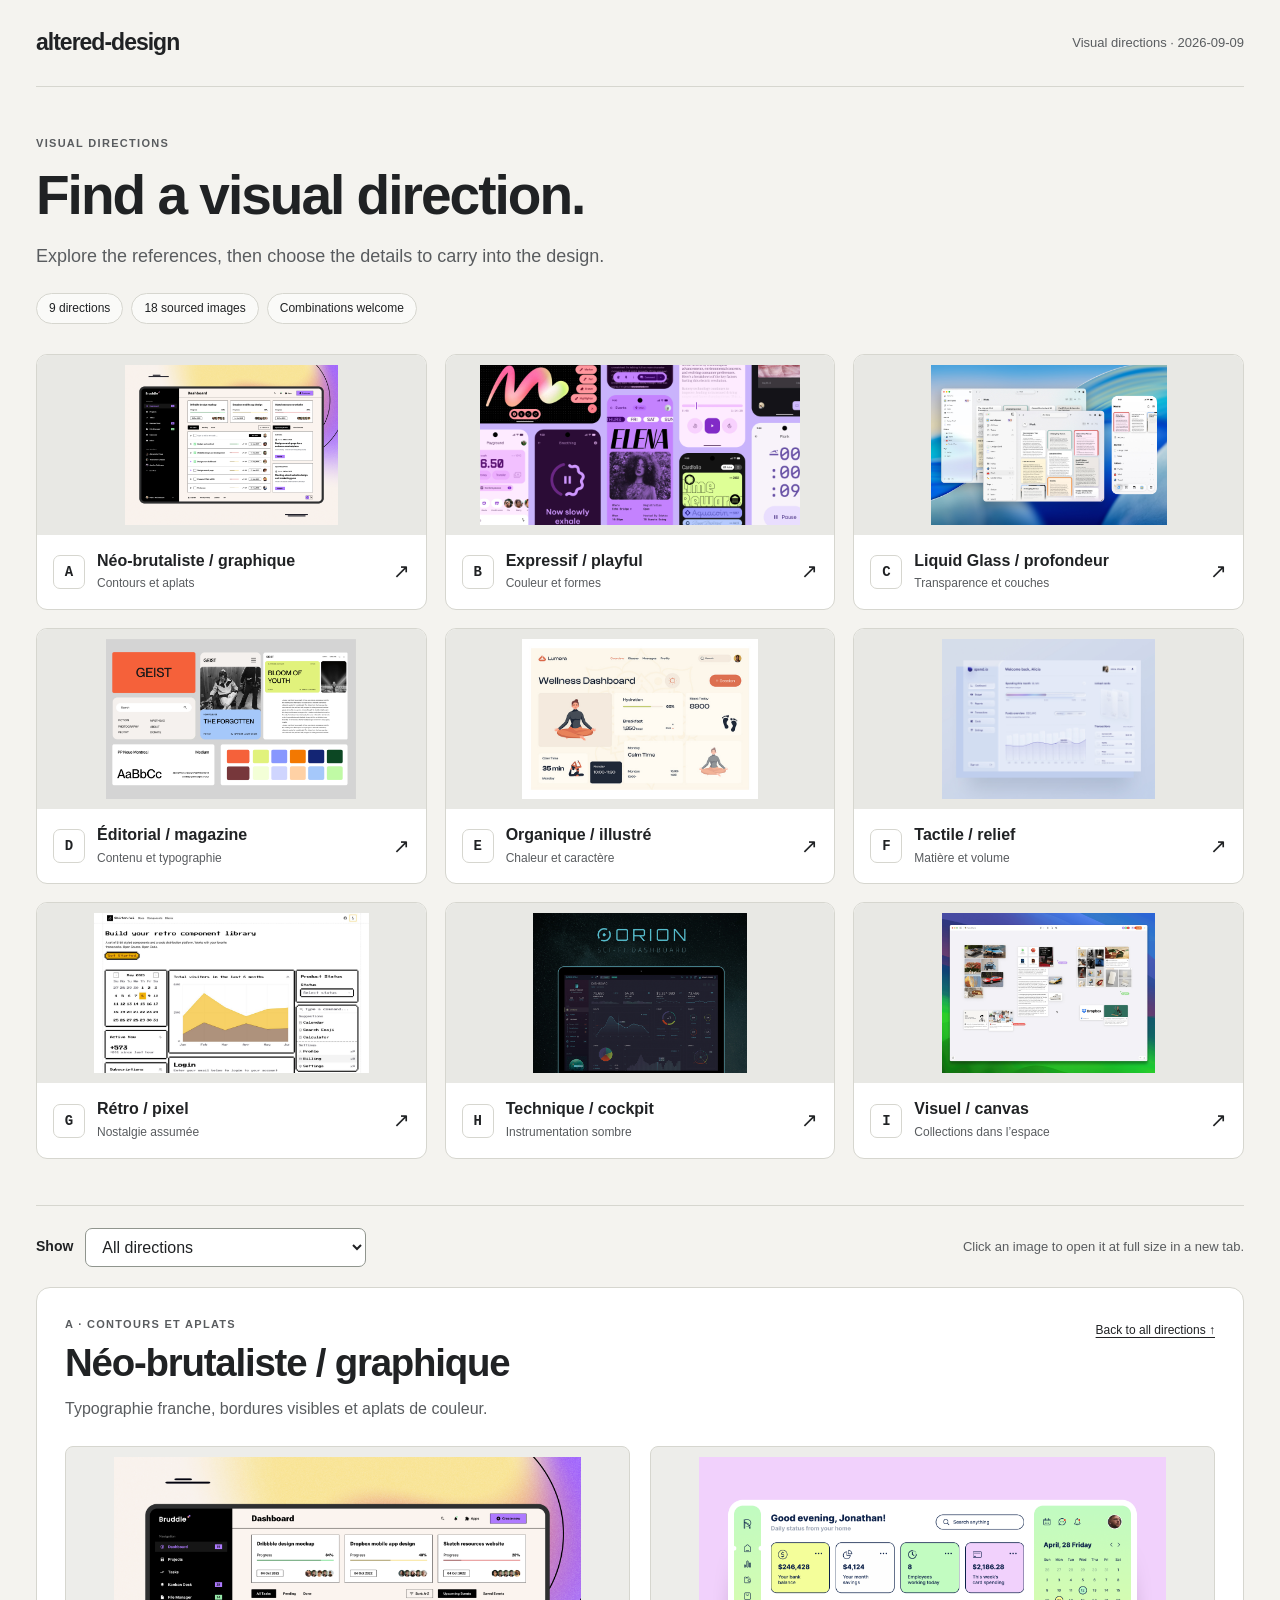
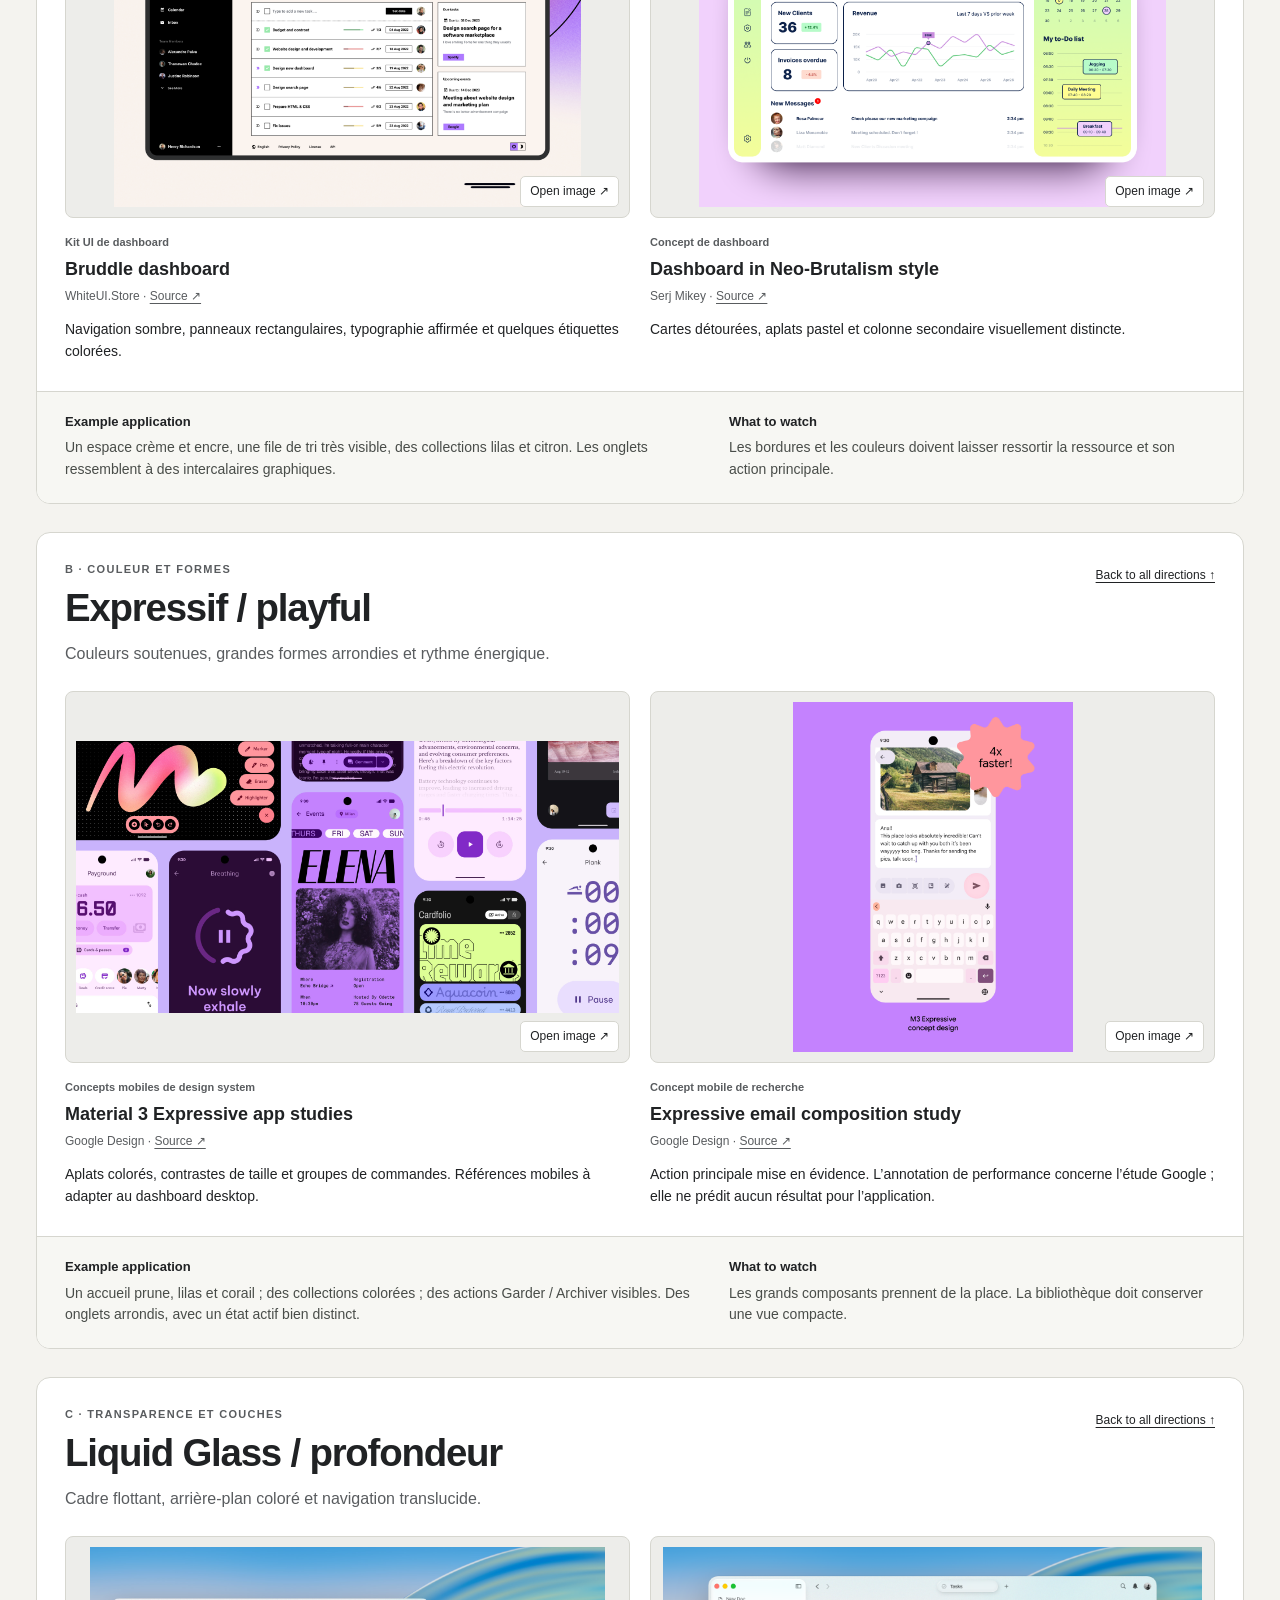
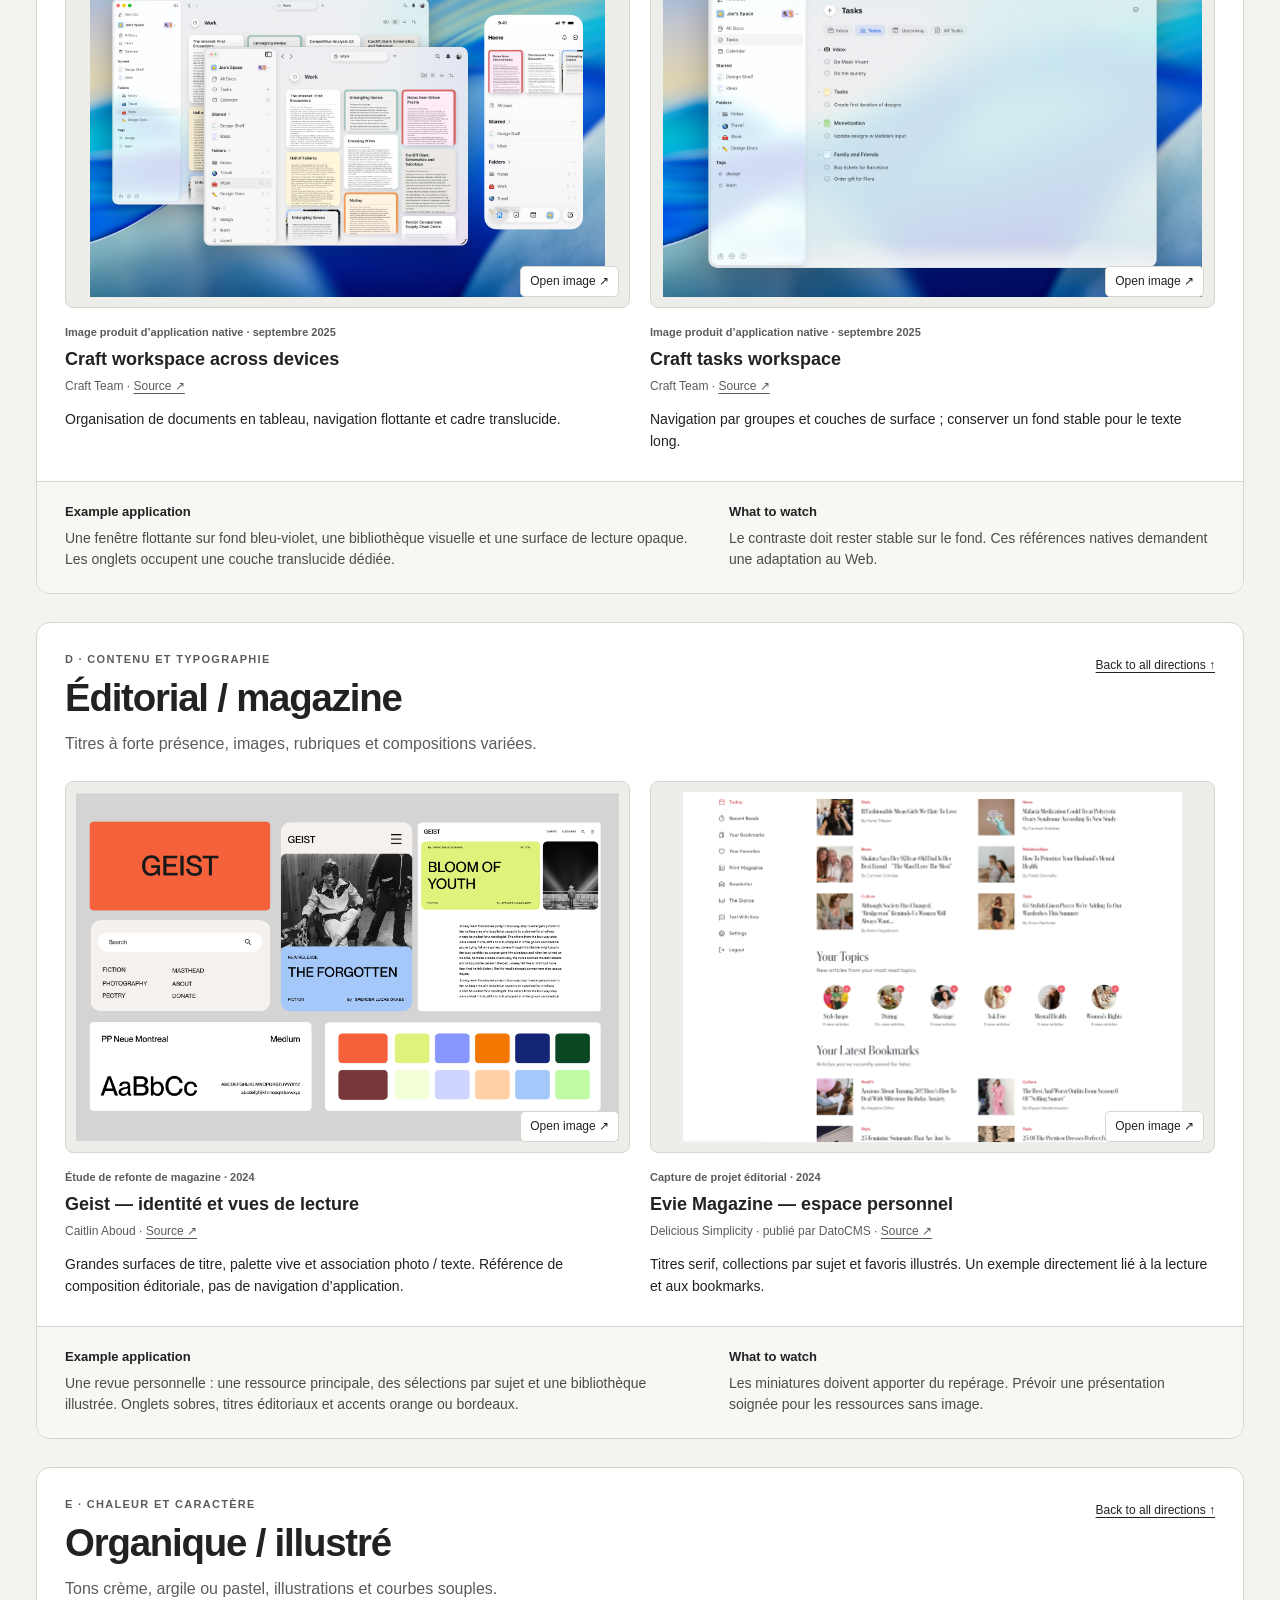
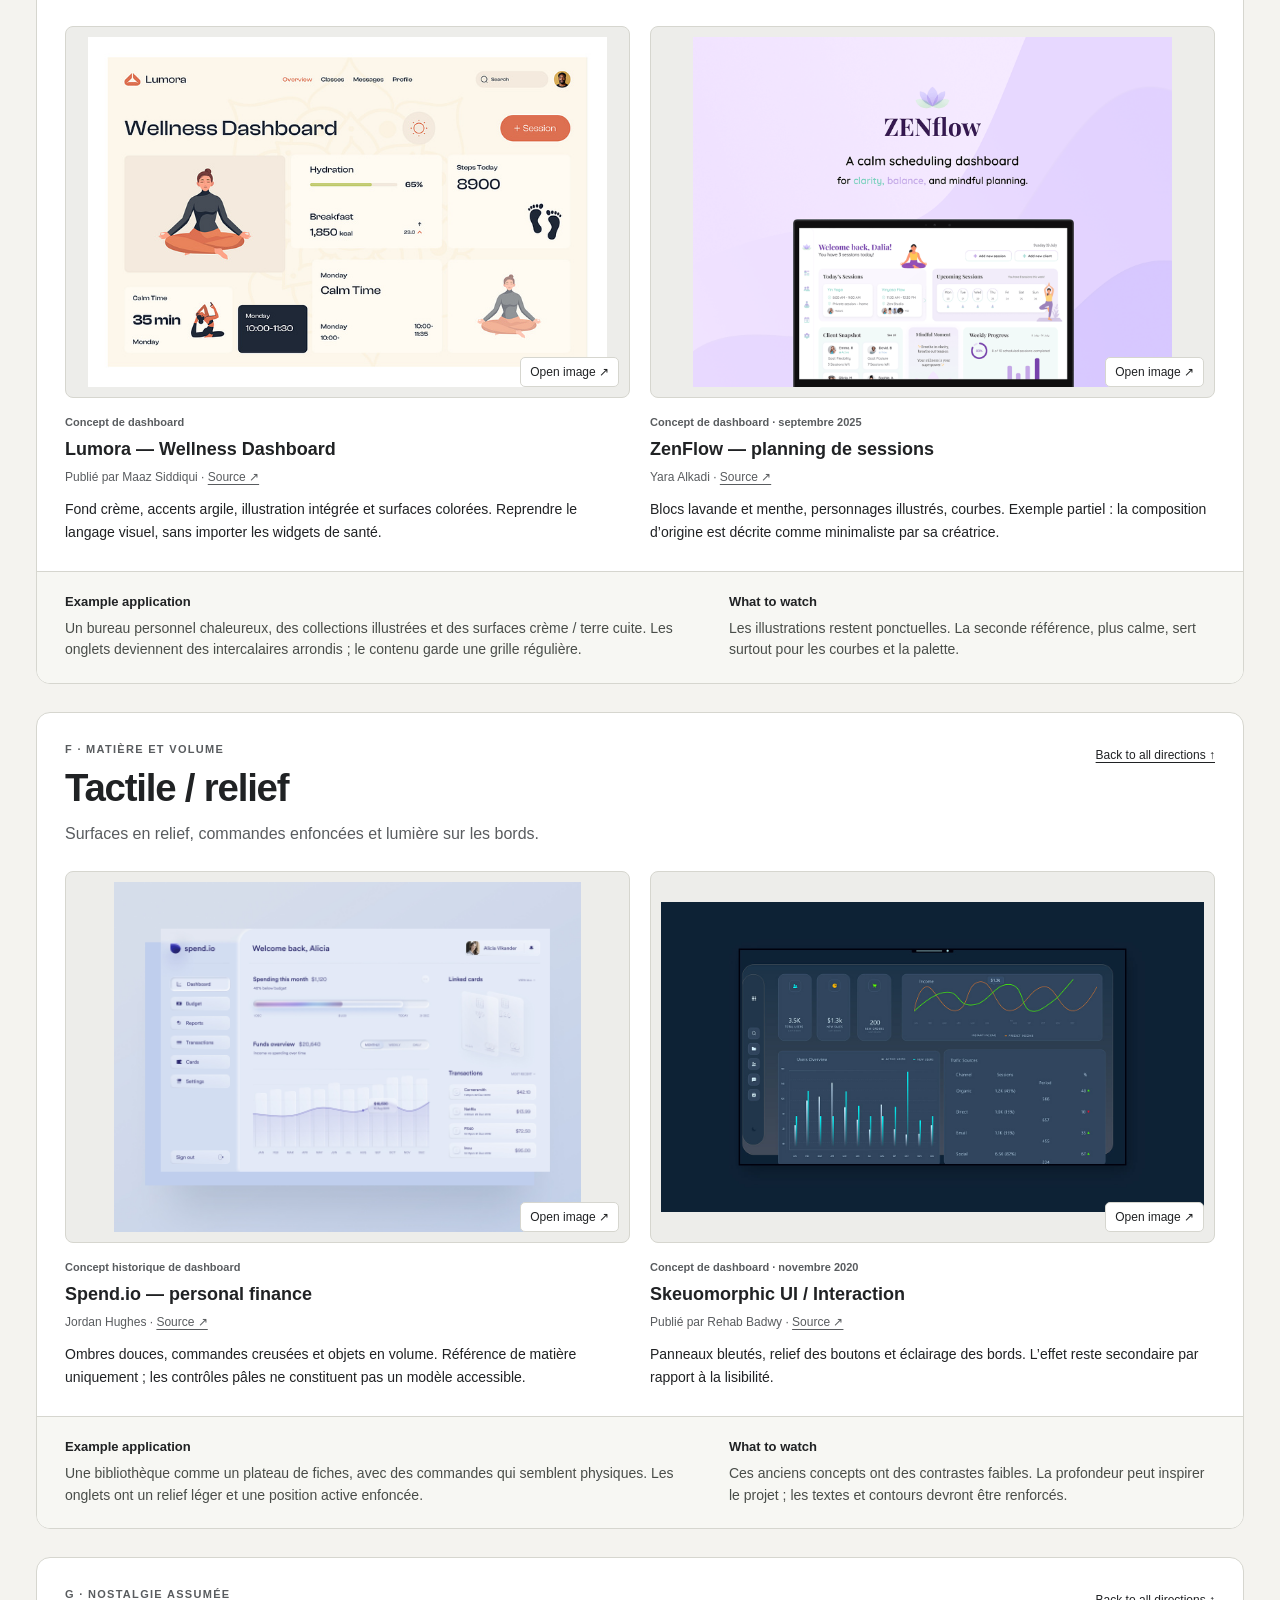
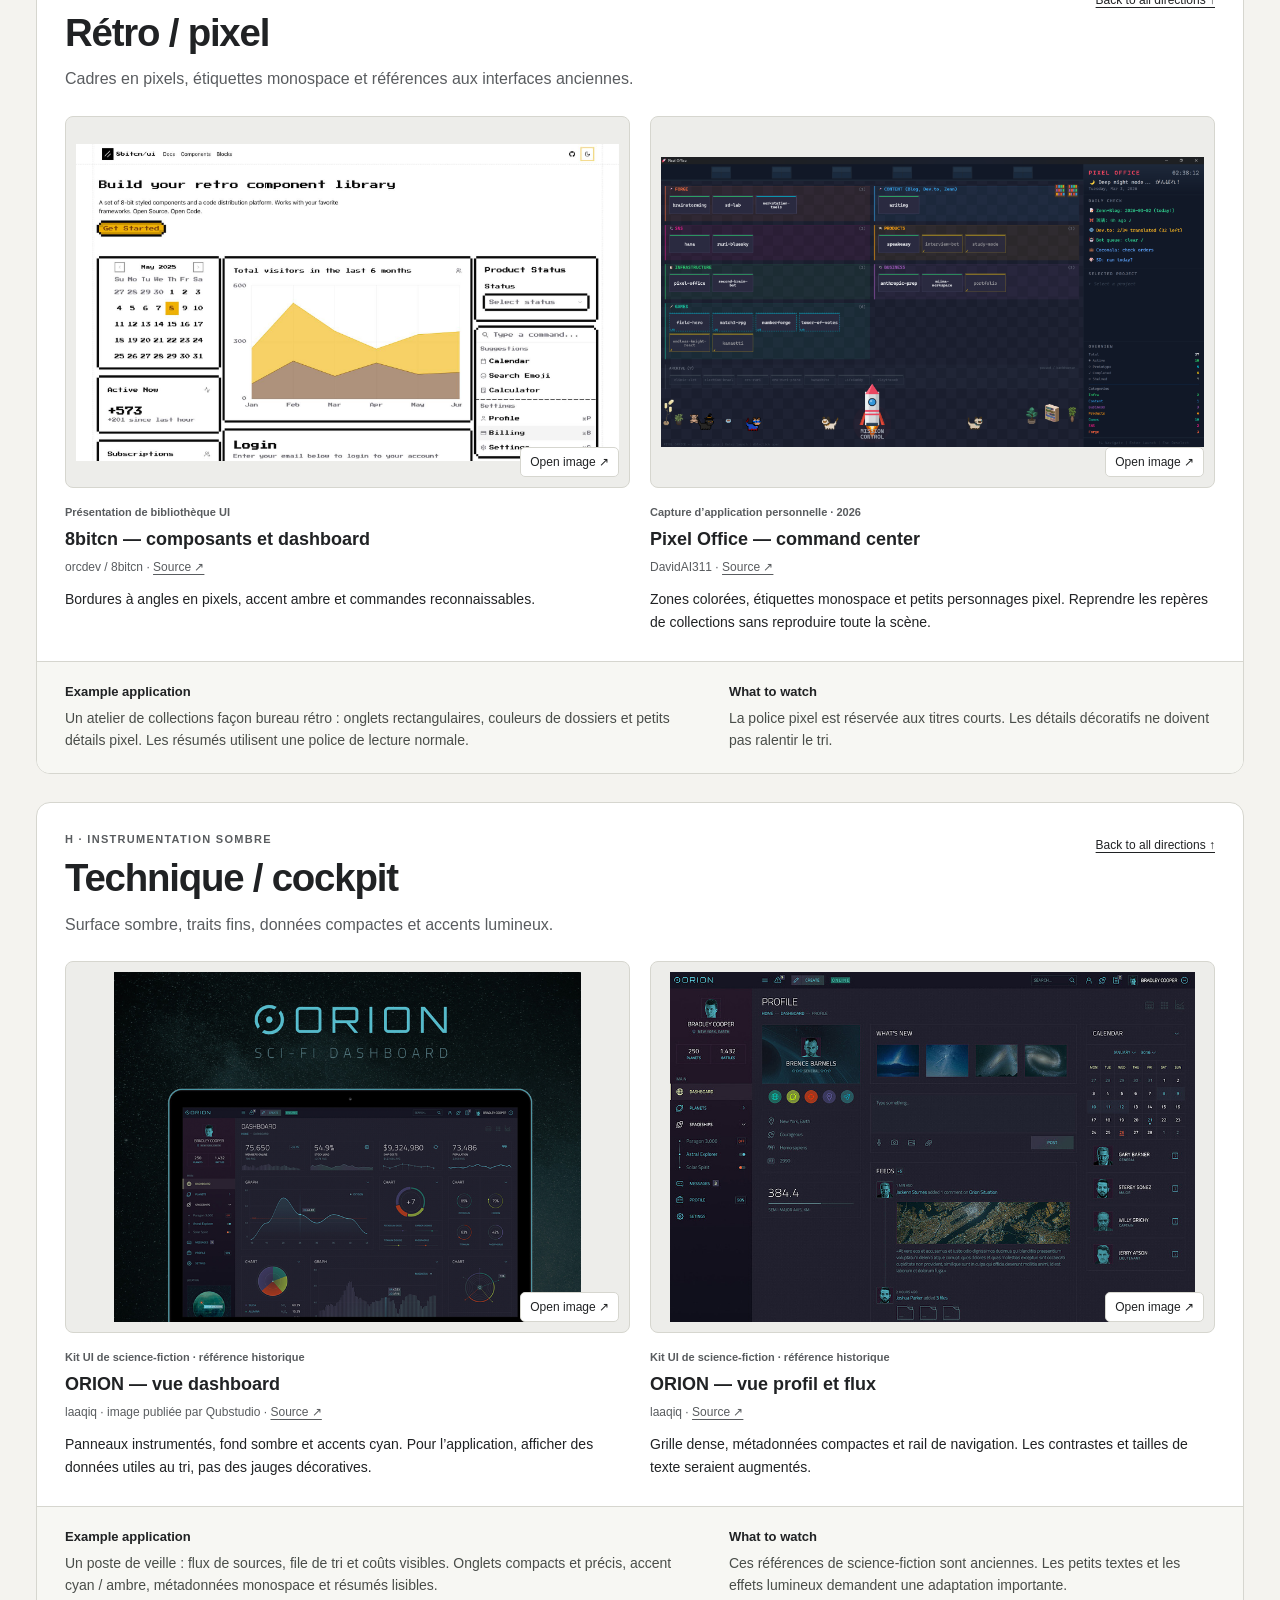
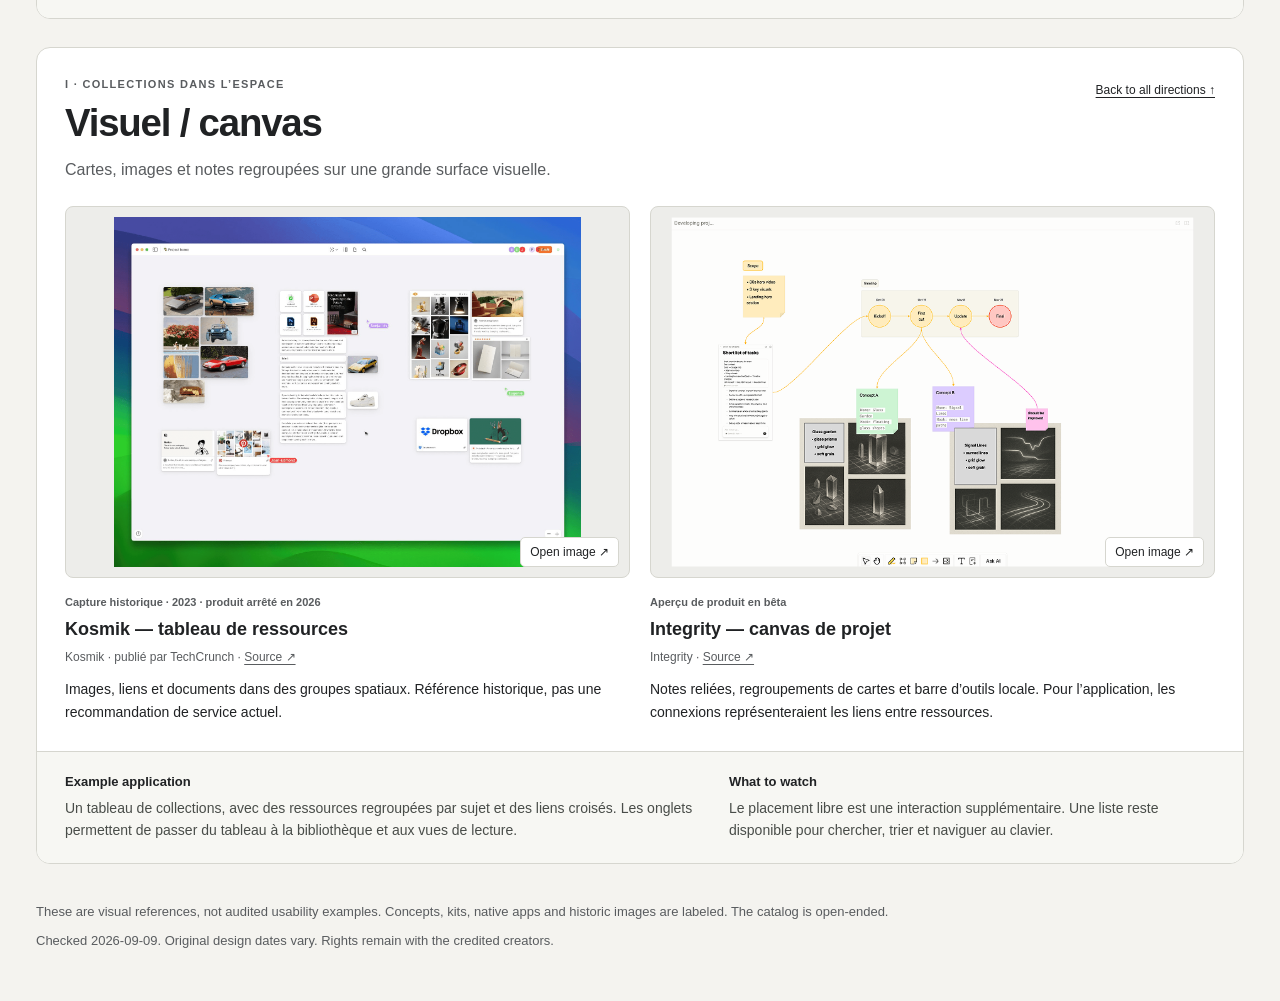
==== commit 768108c2: "remove-old-mockups" ====
--- a/skills/altered-design/assets/app-references/gallery.html
+++ b/skills/altered-design/assets/app-references/gallery.html
@@ -1,4 +1,4 @@
-<!doctype html><html lang="fr"><head><meta charset="utf-8"><meta name="viewport" content="width=device-width,initial-scale=1"><title>altered-design — Directions visuelles</title><style>
+<!doctype html><html lang="en"><head><meta charset="utf-8"><meta name="viewport" content="width=device-width,initial-scale=1"><title>altered-design — Visual directions</title><style>
 :root{color-scheme:light;--ink:#202224;--muted:#595c5f;--paper:#f4f3ef;--line:#d6d6cf;--accent:#245740}
 *{box-sizing:border-box}body{margin:0;background:var(--paper);color:var(--ink);font:16px/1.55 -apple-system,BlinkMacSystemFont,"Segoe UI",sans-serif}
 a{color:inherit;text-underline-offset:3px}a:hover{color:var(--accent)}button,select{font:inherit}a:focus-visible,button:focus-visible,select:focus-visible,summary:focus-visible{outline:3px solid #1c6ba4;outline-offset:5px}
@@ -14,11 +14,11 @@
 @media(prefers-reduced-motion:reduce){*{transition:none!important;scroll-behavior:auto!important}}
 
 </style></head><body>
-<a class="skip" href="#overview">Aller aux directions</a><main class="wrap"><div class="masthead"><span class="brand">altered-design</span><span>Directions visuelles · 2026-09-09</span></div>
-<header class="intro"><span class="eyebrow">Directions visuelles</span><h1>Une autre personnalité pour votre interface.</h1><p>Explore les références, puis choisis les détails à reprendre dans le design.</p><div class="facts"><span>9 directions</span><span>18 images sourcées</span><span>Combinaisons possibles</span></div></header>
-<nav class="overview" id="overview" aria-label="Directions visuelles"><a class="option" href="#neo-brutalist" data-jump="neo-brutalist"><div class="thumb"><img src="neo-bruddle.png" alt=""></div><div class="option-copy"><span class="letter">A</span><div><strong>Néo-brutaliste / graphique</strong><span>Contours et aplats</span></div><span class="arrow" aria-hidden="true">↗</span></div><span class="sr-only">Voir les références</span></a><a class="option" href="#expressive" data-jump="expressive"><div class="thumb"><img src="expressive-apps.webp" alt=""></div><div class="option-copy"><span class="letter">B</span><div><strong>Expressif / playful</strong><span>Couleur et formes</span></div><span class="arrow" aria-hidden="true">↗</span></div><span class="sr-only">Voir les références</span></a><a class="option" href="#liquid-glass" data-jump="liquid-glass"><div class="thumb"><img src="craft-workspace.jpg" alt=""></div><div class="option-copy"><span class="letter">C</span><div><strong>Liquid Glass / profondeur</strong><span>Transparence et couches</span></div><span class="arrow" aria-hidden="true">↗</span></div><span class="sr-only">Voir les références</span></a><a class="option" href="#editorial" data-jump="editorial"><div class="thumb"><img src="editorial-geist.png" alt=""></div><div class="option-copy"><span class="letter">D</span><div><strong>Éditorial / magazine</strong><span>Contenu et typographie</span></div><span class="arrow" aria-hidden="true">↗</span></div><span class="sr-only">Voir les références</span></a><a class="option" href="#warm-organic" data-jump="warm-organic"><div class="thumb"><img src="warm-lumora.jpg" alt=""></div><div class="option-copy"><span class="letter">E</span><div><strong>Organique / illustré</strong><span>Chaleur et caractère</span></div><span class="arrow" aria-hidden="true">↗</span></div><span class="sr-only">Voir les références</span></a><a class="option" href="#tactile" data-jump="tactile"><div class="thumb"><img src="tactile-finance.jpg" alt=""></div><div class="option-copy"><span class="letter">F</span><div><strong>Tactile / relief</strong><span>Matière et volume</span></div><span class="arrow" aria-hidden="true">↗</span></div><span class="sr-only">Voir les références</span></a><a class="option" href="#retro" data-jump="retro"><div class="thumb"><img src="retro-8bit.webp" alt=""></div><div class="option-copy"><span class="letter">G</span><div><strong>Rétro / pixel</strong><span>Nostalgie assumée</span></div><span class="arrow" aria-hidden="true">↗</span></div><span class="sr-only">Voir les références</span></a><a class="option" href="#technical" data-jump="technical"><div class="thumb"><img src="technical-orion-1.png" alt=""></div><div class="option-copy"><span class="letter">H</span><div><strong>Technique / cockpit</strong><span>Instrumentation sombre</span></div><span class="arrow" aria-hidden="true">↗</span></div><span class="sr-only">Voir les références</span></a><a class="option" href="#spatial" data-jump="spatial"><div class="thumb"><img src="spatial-kosmik.png" alt=""></div><div class="option-copy"><span class="letter">I</span><div><strong>Visuel / canvas</strong><span>Collections dans l’espace</span></div><span class="arrow" aria-hidden="true">↗</span></div><span class="sr-only">Voir les références</span></a></nav>
-<div class="board-tools"><label for="direction-filter">Afficher</label><select id="direction-filter"><option value="all">Toutes les directions</option><option value="neo-brutalist">A · Néo-brutaliste / graphique</option><option value="expressive">B · Expressif / playful</option><option value="liquid-glass">C · Liquid Glass / profondeur</option><option value="editorial">D · Éditorial / magazine</option><option value="warm-organic">E · Organique / illustré</option><option value="tactile">F · Tactile / relief</option><option value="retro">G · Rétro / pixel</option><option value="technical">H · Technique / cockpit</option><option value="spatial">I · Visuel / canvas</option></select><p>Cliquer sur une image l’ouvre en grand dans un nouvel onglet.</p></div>
-<div id="references"><section class="direction" id="neo-brutalist" aria-labelledby="title-neo-brutalist"><header class="direction-head"><div><span class="eyebrow">A · Contours et aplats</span><h2 id="title-neo-brutalist" tabindex="-1">Néo-brutaliste / graphique</h2><p>Typographie franche, bordures visibles et aplats de couleur.</p></div><a class="back" href="#overview">Toutes les directions ↑</a></header><div class="examples"><figure><a class="image-link" href="neo-bruddle.png" target="_blank" rel="noopener" aria-label="Agrandir: Bruddle dashboard"><img data-example src="neo-bruddle.png" alt="Bruddle dashboard. Navigation sombre, panneaux rectangulaires, typographie affirmée et quelques étiquettes colorées."><span class="zoom">Agrandir ↗</span></a><figcaption><span class="kind">Kit UI de dashboard</span><h3>Bruddle dashboard</h3><p class="credit">WhiteUI.Store · <a href="https://dribbble.com/shots/21440274-Dashboard-inspired-by-neo-brutalism" target="_blank" rel="noopener noreferrer">Source ↗</a></p><p>Navigation sombre, panneaux rectangulaires, typographie affirmée et quelques étiquettes colorées.</p></figcaption></figure><figure><a class="image-link" href="neo-serj.png" target="_blank" rel="noopener" aria-label="Agrandir: Dashboard in Neo-Brutalism style"><img data-example src="neo-serj.png" alt="Dashboard in Neo-Brutalism style. Cartes détourées, aplats pastel et colonne secondaire visuellement distincte."><span class="zoom">Agrandir ↗</span></a><figcaption><span class="kind">Concept de dashboard</span><h3>Dashboard in Neo-Brutalism style</h3><p class="credit">Serj Mikey · <a href="https://dribbble.com/shots/21285880-Dashboard-in-Neo-Brutalism-style" target="_blank" rel="noopener noreferrer">Source ↗</a></p><p>Cartes détourées, aplats pastel et colonne secondaire visuellement distincte.</p></figcaption></figure></div><div class="translation"><div><h3>Exemple d’application</h3><p>Un espace crème et encre, une file de tri très visible, des collections lilas et citron. Les onglets ressemblent à des intercalaires graphiques.</p></div><div><h3>Point à maîtriser</h3><p>Les bordures et les couleurs doivent laisser ressortir la ressource et son action principale.</p></div></div></section><section class="direction" id="expressive" aria-labelledby="title-expressive"><header class="direction-head"><div><span class="eyebrow">B · Couleur et formes</span><h2 id="title-expressive" tabindex="-1">Expressif / playful</h2><p>Couleurs soutenues, grandes formes arrondies et rythme énergique.</p></div><a class="back" href="#overview">Toutes les directions ↑</a></header><div class="examples"><figure><a class="image-link" href="expressive-apps.webp" target="_blank" rel="noopener" aria-label="Agrandir: Material 3 Expressive app studies"><img data-example src="expressive-apps.webp" alt="Material 3 Expressive app studies. Aplats colorés, contrastes de taille et groupes de commandes. Références mobiles à adapter au dashboard desktop."><span class="zoom">Agrandir ↗</span></a><figcaption><span class="kind">Concepts mobiles de design system</span><h3>Material 3 Expressive app studies</h3><p class="credit">Google Design · <a href="https://design.google/library/expressive-material-design-google-research" target="_blank" rel="noopener noreferrer">Source ↗</a></p><p>Aplats colorés, contrastes de taille et groupes de commandes. Références mobiles à adapter au dashboard desktop.</p></figcaption></figure><figure><a class="image-link" href="expressive-email.webp" target="_blank" rel="noopener" aria-label="Agrandir: Expressive email composition study"><img data-example src="expressive-email.webp" alt="Expressive email composition study. Action principale mise en évidence. L’annotation de performance concerne l’étude Google ; elle ne prédit aucun résultat pour l’application."><span class="zoom">Agrandir ↗</span></a><figcaption><span class="kind">Concept mobile de recherche</span><h3>Expressive email composition study</h3><p class="credit">Google Design · <a href="https://design.google/library/expressive-material-design-google-research" target="_blank" rel="noopener noreferrer">Source ↗</a></p><p>Action principale mise en évidence. L’annotation de performance concerne l’étude Google ; elle ne prédit aucun résultat pour l’application.</p></figcaption></figure></div><div class="translation"><div><h3>Exemple d’application</h3><p>Un accueil prune, lilas et corail ; des collections colorées ; des actions Garder / Archiver visibles. Des onglets arrondis, avec un état actif bien distinct.</p></div><div><h3>Point à maîtriser</h3><p>Les grands composants prennent de la place. La bibliothèque doit conserver une vue compacte.</p></div></div></section><section class="direction" id="liquid-glass" aria-labelledby="title-liquid-glass"><header class="direction-head"><div><span class="eyebrow">C · Transparence et couches</span><h2 id="title-liquid-glass" tabindex="-1">Liquid Glass / profondeur</h2><p>Cadre flottant, arrière-plan coloré et navigation translucide.</p></div><a class="back" href="#overview">Toutes les directions ↑</a></header><div class="examples"><figure><a class="image-link" href="craft-workspace.jpg" target="_blank" rel="noopener" aria-label="Agrandir: Craft workspace across devices"><img data-example src="craft-workspace.jpg" alt="Craft workspace across devices. Organisation de documents en tableau, navigation flottante et cadre translucide."><span class="zoom">Agrandir ↗</span></a><figcaption><span class="kind">Image produit d’application native · septembre 2025</span><h3>Craft workspace across devices</h3><p class="credit">Craft Team · <a href="https://www.craft.do/blog/craft-update-3-2-6" target="_blank" rel="noopener noreferrer">Source ↗</a></p><p>Organisation de documents en tableau, navigation flottante et cadre translucide.</p></figcaption></figure><figure><a class="image-link" href="craft-tasks.png" target="_blank" rel="noopener" aria-label="Agrandir: Craft tasks workspace"><img data-example src="craft-tasks.png" alt="Craft tasks workspace. Navigation par groupes et couches de surface ; conserver un fond stable pour le texte long."><span class="zoom">Agrandir ↗</span></a><figcaption><span class="kind">Image produit d’application native · septembre 2025</span><h3>Craft tasks workspace</h3><p class="credit">Craft Team · <a href="https://www.craft.do/blog/craft-update-3-2-6" target="_blank" rel="noopener noreferrer">Source ↗</a></p><p>Navigation par groupes et couches de surface ; conserver un fond stable pour le texte long.</p></figcaption></figure></div><div class="translation"><div><h3>Exemple d’application</h3><p>Une fenêtre flottante sur fond bleu-violet, une bibliothèque visuelle et une surface de lecture opaque. Les onglets occupent une couche translucide dédiée.</p></div><div><h3>Point à maîtriser</h3><p>Le contraste doit rester stable sur le fond. Ces références natives demandent une adaptation au Web.</p></div></div></section><section class="direction" id="editorial" aria-labelledby="title-editorial"><header class="direction-head"><div><span class="eyebrow">D · Contenu et typographie</span><h2 id="title-editorial" tabindex="-1">Éditorial / magazine</h2><p>Titres à forte présence, images, rubriques et compositions variées.</p></div><a class="back" href="#overview">Toutes les directions ↑</a></header><div class="examples"><figure><a class="image-link" href="editorial-geist.png" target="_blank" rel="noopener" aria-label="Agrandir: Geist — identité et vues de lecture"><img data-example src="editorial-geist.png" alt="Geist — identité et vues de lecture. Grandes surfaces de titre, palette vive et association photo / texte. Référence de composition éditoriale, pas de navigation d’application."><span class="zoom">Agrandir ↗</span></a><figcaption><span class="kind">Étude de refonte de magazine · 2024</span><h3>Geist — identité et vues de lecture</h3><p class="credit">Caitlin Aboud · <a href="https://www.caitlinaboud.com/project/geist" target="_blank" rel="noopener noreferrer">Source ↗</a></p><p>Grandes surfaces de titre, palette vive et association photo / texte. Référence de composition éditoriale, pas de navigation d’application.</p></figcaption></figure><figure><a class="image-link" href="editorial-evie.png" target="_blank" rel="noopener" aria-label="Agrandir: Evie Magazine — espace personnel"><img data-example src="editorial-evie.png" alt="Evie Magazine — espace personnel. Titres serif, collections par sujet et favoris illustrés. Un exemple directement lié à la lecture et aux bookmarks."><span class="zoom">Agrandir ↗</span></a><figcaption><span class="kind">Capture de projet éditorial · 2024</span><h3>Evie Magazine — espace personnel</h3><p class="credit">Delicious Simplicity · publié par DatoCMS · <a href="https://www.datocms.com/partners/delicious-simplicity/showcase/evie-magazine" target="_blank" rel="noopener noreferrer">Source ↗</a></p><p>Titres serif, collections par sujet et favoris illustrés. Un exemple directement lié à la lecture et aux bookmarks.</p></figcaption></figure></div><div class="translation"><div><h3>Exemple d’application</h3><p>Une revue personnelle : une ressource principale, des sélections par sujet et une bibliothèque illustrée. Onglets sobres, titres éditoriaux et accents orange ou bordeaux.</p></div><div><h3>Point à maîtriser</h3><p>Les miniatures doivent apporter du repérage. Prévoir une présentation soignée pour les ressources sans image.</p></div></div></section><section class="direction" id="warm-organic" aria-labelledby="title-warm-organic"><header class="direction-head"><div><span class="eyebrow">E · Chaleur et caractère</span><h2 id="title-warm-organic" tabindex="-1">Organique / illustré</h2><p>Tons crème, argile ou pastel, illustrations et courbes souples.</p></div><a class="back" href="#overview">Toutes les directions ↑</a></header><div class="examples"><figure><a class="image-link" href="warm-lumora.jpg" target="_blank" rel="noopener" aria-label="Agrandir: Lumora — Wellness Dashboard"><img data-example src="warm-lumora.jpg" alt="Lumora — Wellness Dashboard. Fond crème, accents argile, illustration intégrée et surfaces colorées. Reprendre le langage visuel, sans importer les widgets de santé."><span class="zoom">Agrandir ↗</span></a><figcaption><span class="kind">Concept de dashboard</span><h3>Lumora — Wellness Dashboard</h3><p class="credit">Publié par Maaz Siddiqui · <a href="https://dribbble.com/shots/26401282-Lumora-Wellness-Dashboard-UI-Design" target="_blank" rel="noopener noreferrer">Source ↗</a></p><p>Fond crème, accents argile, illustration intégrée et surfaces colorées. Reprendre le langage visuel, sans importer les widgets de santé.</p></figcaption></figure><figure><a class="image-link" href="warm-zenflow.png" target="_blank" rel="noopener" aria-label="Agrandir: ZenFlow — planning de sessions"><img data-example src="warm-zenflow.png" alt="ZenFlow — planning de sessions. Blocs lavande et menthe, personnages illustrés, courbes. Exemple partiel : la composition d’origine est décrite comme minimaliste par sa créatrice."><span class="zoom">Agrandir ↗</span></a><figcaption><span class="kind">Concept de dashboard · septembre 2025</span><h3>ZenFlow — planning de sessions</h3><p class="credit">Yara Alkadi · <a href="https://www.behance.net/gallery/232760657/ZenFlow-Yoga-Scheduling-dashboard-UI-case-study" target="_blank" rel="noopener noreferrer">Source ↗</a></p><p>Blocs lavande et menthe, personnages illustrés, courbes. Exemple partiel : la composition d’origine est décrite comme minimaliste par sa créatrice.</p></figcaption></figure></div><div class="translation"><div><h3>Exemple d’application</h3><p>Un bureau personnel chaleureux, des collections illustrées et des surfaces crème / terre cuite. Les onglets deviennent des intercalaires arrondis ; le contenu garde une grille régulière.</p></div><div><h3>Point à maîtriser</h3><p>Les illustrations restent ponctuelles. La seconde référence, plus calme, sert surtout pour les courbes et la palette.</p></div></div></section><section class="direction" id="tactile" aria-labelledby="title-tactile"><header class="direction-head"><div><span class="eyebrow">F · Matière et volume</span><h2 id="title-tactile" tabindex="-1">Tactile / relief</h2><p>Surfaces en relief, commandes enfoncées et lumière sur les bords.</p></div><a class="back" href="#overview">Toutes les directions ↑</a></header><div class="examples"><figure><a class="image-link" href="tactile-finance.jpg" target="_blank" rel="noopener" aria-label="Agrandir: Spend.io — personal finance"><img data-example src="tactile-finance.jpg" alt="Spend.io — personal finance. Ombres douces, commandes creusées et objets en volume. Référence de matière uniquement ; les contrôles pâles ne constituent pas un modèle accessible."><span class="zoom">Agrandir ↗</span></a><figcaption><span class="kind">Concept historique de dashboard</span><h3>Spend.io — personal finance</h3><p class="credit">Jordan Hughes · <a href="https://dribbble.com/shots/9044225-Skeuomorph-personal-finance-app-dashboard" target="_blank" rel="noopener noreferrer">Source ↗</a></p><p>Ombres douces, commandes creusées et objets en volume. Référence de matière uniquement ; les contrôles pâles ne constituent pas un modèle accessible.</p></figcaption></figure><figure><a class="image-link" href="tactile-dark.jpg" target="_blank" rel="noopener" aria-label="Agrandir: Skeuomorphic UI / Interaction"><img data-example src="tactile-dark.jpg" alt="Skeuomorphic UI / Interaction. Panneaux bleutés, relief des boutons et éclairage des bords. L’effet reste secondaire par rapport à la lisibilité."><span class="zoom">Agrandir ↗</span></a><figcaption><span class="kind">Concept de dashboard · novembre 2020</span><h3>Skeuomorphic UI / Interaction</h3><p class="credit">Publié par Rehab Badwy · <a href="https://www.behance.net/gallery/108003477/Skeuomorphic-UIInteraction-dashboard" target="_blank" rel="noopener noreferrer">Source ↗</a></p><p>Panneaux bleutés, relief des boutons et éclairage des bords. L’effet reste secondaire par rapport à la lisibilité.</p></figcaption></figure></div><div class="translation"><div><h3>Exemple d’application</h3><p>Une bibliothèque comme un plateau de fiches, avec des commandes qui semblent physiques. Les onglets ont un relief léger et une position active enfoncée.</p></div><div><h3>Point à maîtriser</h3><p>Ces anciens concepts ont des contrastes faibles. La profondeur peut inspirer xdex ; les textes et contours devront être renforcés.</p></div></div></section><section class="direction" id="retro" aria-labelledby="title-retro"><header class="direction-head"><div><span class="eyebrow">G · Nostalgie assumée</span><h2 id="title-retro" tabindex="-1">Rétro / pixel</h2><p>Cadres en pixels, étiquettes monospace et références aux interfaces anciennes.</p></div><a class="back" href="#overview">Toutes les directions ↑</a></header><div class="examples"><figure><a class="image-link" href="retro-8bit.webp" target="_blank" rel="noopener" aria-label="Agrandir: 8bitcn — composants et dashboard"><img data-example src="retro-8bit.webp" alt="8bitcn — composants et dashboard. Bordures à angles en pixels, accent ambre et commandes reconnaissables."><span class="zoom">Agrandir ↗</span></a><figcaption><span class="kind">Présentation de bibliothèque UI</span><h3>8bitcn — composants et dashboard</h3><p class="credit">orcdev / 8bitcn · <a href="https://peerlist.io/orcdev/project/8bitcn" target="_blank" rel="noopener noreferrer">Source ↗</a></p><p>Bordures à angles en pixels, accent ambre et commandes reconnaissables.</p></figcaption></figure><figure><a class="image-link" href="retro-office.png" target="_blank" rel="noopener" aria-label="Agrandir: Pixel Office — command center"><img data-example src="retro-office.png" alt="Pixel Office — command center. Zones colorées, étiquettes monospace et petits personnages pixel. Reprendre les repères de collections sans reproduire toute la scène."><span class="zoom">Agrandir ↗</span></a><figcaption><span class="kind">Capture d’application personnelle · 2026</span><h3>Pixel Office — command center</h3><p class="credit">DavidAI311 · <a href="https://dev.to/minatoplanb/i-got-tired-of-text-dashboards-so-i-built-a-pixel-art-command-center-1bf1" target="_blank" rel="noopener noreferrer">Source ↗</a></p><p>Zones colorées, étiquettes monospace et petits personnages pixel. Reprendre les repères de collections sans reproduire toute la scène.</p></figcaption></figure></div><div class="translation"><div><h3>Exemple d’application</h3><p>Un atelier de collections façon bureau rétro : onglets rectangulaires, couleurs de dossiers et petits détails pixel. Les résumés utilisent une police de lecture normale.</p></div><div><h3>Point à maîtriser</h3><p>La police pixel est réservée aux titres courts. Les détails décoratifs ne doivent pas ralentir le tri.</p></div></div></section><section class="direction" id="technical" aria-labelledby="title-technical"><header class="direction-head"><div><span class="eyebrow">H · Instrumentation sombre</span><h2 id="title-technical" tabindex="-1">Technique / cockpit</h2><p>Surface sombre, traits fins, données compactes et accents lumineux.</p></div><a class="back" href="#overview">Toutes les directions ↑</a></header><div class="examples"><figure><a class="image-link" href="technical-orion-1.png" target="_blank" rel="noopener" aria-label="Agrandir: ORION — vue dashboard"><img data-example src="technical-orion-1.png" alt="ORION — vue dashboard. Panneaux instrumentés, fond sombre et accents cyan. Pour l’application, afficher des données utiles au tri, pas des jauges décoratives."><span class="zoom">Agrandir ↗</span></a><figcaption><span class="kind">Kit UI de science-fiction · référence historique</span><h3>ORION — vue dashboard</h3><p class="credit">laaqiq · image publiée par Qubstudio · <a href="https://creativemarket.com/laaqiq/778624-ORION-%E2%80%93-Sci-Fi-Dashboard" target="_blank" rel="noopener noreferrer">Source ↗</a></p><p>Panneaux instrumentés, fond sombre et accents cyan. Pour l’application, afficher des données utiles au tri, pas des jauges décoratives.</p></figcaption></figure><figure><a class="image-link" href="technical-orion-2.jpg" target="_blank" rel="noopener" aria-label="Agrandir: ORION — vue profil et flux"><img data-example src="technical-orion-2.jpg" alt="ORION — vue profil et flux. Grille dense, métadonnées compactes et rail de navigation. Les contrastes et tailles de texte seraient augmentés."><span class="zoom">Agrandir ↗</span></a><figcaption><span class="kind">Kit UI de science-fiction · référence historique</span><h3>ORION — vue profil et flux</h3><p class="credit">laaqiq · <a href="https://creativemarket.com/laaqiq/778624-ORION-%E2%80%93-Sci-Fi-Dashboard" target="_blank" rel="noopener noreferrer">Source ↗</a></p><p>Grille dense, métadonnées compactes et rail de navigation. Les contrastes et tailles de texte seraient augmentés.</p></figcaption></figure></div><div class="translation"><div><h3>Exemple d’application</h3><p>Un poste de veille : flux de sources, file de tri et coûts visibles. Onglets compacts et précis, accent cyan / ambre, métadonnées monospace et résumés lisibles.</p></div><div><h3>Point à maîtriser</h3><p>Ces références de science-fiction sont anciennes. Les petits textes et les effets lumineux demandent une adaptation importante.</p></div></div></section><section class="direction" id="spatial" aria-labelledby="title-spatial"><header class="direction-head"><div><span class="eyebrow">I · Collections dans l’espace</span><h2 id="title-spatial" tabindex="-1">Visuel / canvas</h2><p>Cartes, images et notes regroupées sur une grande surface visuelle.</p></div><a class="back" href="#overview">Toutes les directions ↑</a></header><div class="examples"><figure><a class="image-link" href="spatial-kosmik.png" target="_blank" rel="noopener" aria-label="Agrandir: Kosmik — tableau de ressources"><img data-example src="spatial-kosmik.png" alt="Kosmik — tableau de ressources. Images, liens et documents dans des groupes spatiaux. Référence historique, pas une recommandation de service actuel."><span class="zoom">Agrandir ↗</span></a><figcaption><span class="kind">Capture historique · 2023 · produit arrêté en 2026</span><h3>Kosmik — tableau de ressources</h3><p class="credit">Kosmik · publié par TechCrunch · <a href="https://techcrunch.com/2023/12/21/meet-kosmik-a-visual-canvas-with-an-in-built-pdf-reader-and-a-web-browser/" target="_blank" rel="noopener noreferrer">Source ↗</a></p><p>Images, liens et documents dans des groupes spatiaux. Référence historique, pas une recommandation de service actuel.</p></figcaption></figure><figure><a class="image-link" href="spatial-integrity.png" target="_blank" rel="noopener" aria-label="Agrandir: Integrity — canvas de projet"><img data-example src="spatial-integrity.png" alt="Integrity — canvas de projet. Notes reliées, regroupements de cartes et barre d’outils locale. Pour l’application, les connexions représenteraient les liens entre ressources."><span class="zoom">Agrandir ↗</span></a><figcaption><span class="kind">Aperçu de produit en bêta</span><h3>Integrity — canvas de projet</h3><p class="credit">Integrity · <a href="https://integrity.sh/" target="_blank" rel="noopener noreferrer">Source ↗</a></p><p>Notes reliées, regroupements de cartes et barre d’outils locale. Pour l’application, les connexions représenteraient les liens entre ressources.</p></figcaption></figure></div><div class="translation"><div><h3>Exemple d’application</h3><p>Un tableau de collections, avec des ressources regroupées par sujet et des liens croisés. Les onglets permettent de passer du tableau à la bibliothèque et aux vues de lecture.</p></div><div><h3>Point à maîtriser</h3><p>Le placement libre est une interaction supplémentaire. Une liste reste disponible pour chercher, trier et naviguer au clavier.</p></div></div></section></div><footer><p>Ces images sont des références visuelles, pas des exemples UX audités. Concepts, kits, applications natives et références historiques sont identifiés. Le catalogue reste ouvert.</p><p>Vérifié le 2026-09-09. Les dates des créations varient. Les droits restent aux créateurs crédités.</p><p></p></footer></main><script>
+<a class="skip" href="#overview">Skip to directions</a><main class="wrap"><div class="masthead"><span class="brand">altered-design</span><span>Visual directions · 2026-09-09</span></div>
+<header class="intro"><span class="eyebrow">Visual directions</span><h1>Find a visual direction.</h1><p>Explore the references, then choose the details to carry into the design.</p><div class="facts"><span>9 directions</span><span>18 sourced images</span><span>Combinations welcome</span></div></header>
+<nav class="overview" id="overview" aria-label="Visual directions"><a class="option" href="#neo-brutalist" data-jump="neo-brutalist"><div class="thumb"><img src="neo-bruddle.png" alt=""></div><div class="option-copy"><span class="letter">A</span><div><strong>Néo-brutaliste / graphique</strong><span>Contours et aplats</span></div><span class="arrow" aria-hidden="true">↗</span></div><span class="sr-only">See the references</span></a><a class="option" href="#expressive" data-jump="expressive"><div class="thumb"><img src="expressive-apps.webp" alt=""></div><div class="option-copy"><span class="letter">B</span><div><strong>Expressif / playful</strong><span>Couleur et formes</span></div><span class="arrow" aria-hidden="true">↗</span></div><span class="sr-only">See the references</span></a><a class="option" href="#liquid-glass" data-jump="liquid-glass"><div class="thumb"><img src="craft-workspace.jpg" alt=""></div><div class="option-copy"><span class="letter">C</span><div><strong>Liquid Glass / profondeur</strong><span>Transparence et couches</span></div><span class="arrow" aria-hidden="true">↗</span></div><span class="sr-only">See the references</span></a><a class="option" href="#editorial" data-jump="editorial"><div class="thumb"><img src="editorial-geist.png" alt=""></div><div class="option-copy"><span class="letter">D</span><div><strong>Éditorial / magazine</strong><span>Contenu et typographie</span></div><span class="arrow" aria-hidden="true">↗</span></div><span class="sr-only">See the references</span></a><a class="option" href="#warm-organic" data-jump="warm-organic"><div class="thumb"><img src="warm-lumora.jpg" alt=""></div><div class="option-copy"><span class="letter">E</span><div><strong>Organique / illustré</strong><span>Chaleur et caractère</span></div><span class="arrow" aria-hidden="true">↗</span></div><span class="sr-only">See the references</span></a><a class="option" href="#tactile" data-jump="tactile"><div class="thumb"><img src="tactile-finance.jpg" alt=""></div><div class="option-copy"><span class="letter">F</span><div><strong>Tactile / relief</strong><span>Matière et volume</span></div><span class="arrow" aria-hidden="true">↗</span></div><span class="sr-only">See the references</span></a><a class="option" href="#retro" data-jump="retro"><div class="thumb"><img src="retro-8bit.webp" alt=""></div><div class="option-copy"><span class="letter">G</span><div><strong>Rétro / pixel</strong><span>Nostalgie assumée</span></div><span class="arrow" aria-hidden="true">↗</span></div><span class="sr-only">See the references</span></a><a class="option" href="#technical" data-jump="technical"><div class="thumb"><img src="technical-orion-1.png" alt=""></div><div class="option-copy"><span class="letter">H</span><div><strong>Technique / cockpit</strong><span>Instrumentation sombre</span></div><span class="arrow" aria-hidden="true">↗</span></div><span class="sr-only">See the references</span></a><a class="option" href="#spatial" data-jump="spatial"><div class="thumb"><img src="spatial-kosmik.png" alt=""></div><div class="option-copy"><span class="letter">I</span><div><strong>Visuel / canvas</strong><span>Collections dans l’espace</span></div><span class="arrow" aria-hidden="true">↗</span></div><span class="sr-only">See the references</span></a></nav>
+<div class="board-tools"><label for="direction-filter">Show</label><select id="direction-filter"><option value="all">All directions</option><option value="neo-brutalist">A · Néo-brutaliste / graphique</option><option value="expressive">B · Expressif / playful</option><option value="liquid-glass">C · Liquid Glass / profondeur</option><option value="editorial">D · Éditorial / magazine</option><option value="warm-organic">E · Organique / illustré</option><option value="tactile">F · Tactile / relief</option><option value="retro">G · Rétro / pixel</option><option value="technical">H · Technique / cockpit</option><option value="spatial">I · Visuel / canvas</option></select><p>Click an image to open it at full size in a new tab.</p></div>
+<div id="references"><section class="direction" id="neo-brutalist" aria-labelledby="title-neo-brutalist"><header class="direction-head"><div><span class="eyebrow">A · Contours et aplats</span><h2 id="title-neo-brutalist" tabindex="-1">Néo-brutaliste / graphique</h2><p>Typographie franche, bordures visibles et aplats de couleur.</p></div><a class="back" href="#overview">Back to all directions ↑</a></header><div class="examples"><figure><a class="image-link" href="neo-bruddle.png" target="_blank" rel="noopener" aria-label="Open image: Bruddle dashboard"><img data-example src="neo-bruddle.png" alt="Bruddle dashboard. Navigation sombre, panneaux rectangulaires, typographie affirmée et quelques étiquettes colorées."><span class="zoom">Open image ↗</span></a><figcaption><span class="kind">Kit UI de dashboard</span><h3>Bruddle dashboard</h3><p class="credit">WhiteUI.Store · <a href="https://dribbble.com/shots/21440274-Dashboard-inspired-by-neo-brutalism" target="_blank" rel="noopener noreferrer">Source ↗</a></p><p>Navigation sombre, panneaux rectangulaires, typographie affirmée et quelques étiquettes colorées.</p></figcaption></figure><figure><a class="image-link" href="neo-serj.png" target="_blank" rel="noopener" aria-label="Open image: Dashboard in Neo-Brutalism style"><img data-example src="neo-serj.png" alt="Dashboard in Neo-Brutalism style. Cartes détourées, aplats pastel et colonne secondaire visuellement distincte."><span class="zoom">Open image ↗</span></a><figcaption><span class="kind">Concept de dashboard</span><h3>Dashboard in Neo-Brutalism style</h3><p class="credit">Serj Mikey · <a href="https://dribbble.com/shots/21285880-Dashboard-in-Neo-Brutalism-style" target="_blank" rel="noopener noreferrer">Source ↗</a></p><p>Cartes détourées, aplats pastel et colonne secondaire visuellement distincte.</p></figcaption></figure></div><div class="translation"><div><h3>Example application</h3><p>Un espace crème et encre, une file de tri très visible, des collections lilas et citron. Les onglets ressemblent à des intercalaires graphiques.</p></div><div><h3>What to watch</h3><p>Les bordures et les couleurs doivent laisser ressortir la ressource et son action principale.</p></div></div></section><section class="direction" id="expressive" aria-labelledby="title-expressive"><header class="direction-head"><div><span class="eyebrow">B · Couleur et formes</span><h2 id="title-expressive" tabindex="-1">Expressif / playful</h2><p>Couleurs soutenues, grandes formes arrondies et rythme énergique.</p></div><a class="back" href="#overview">Back to all directions ↑</a></header><div class="examples"><figure><a class="image-link" href="expressive-apps.webp" target="_blank" rel="noopener" aria-label="Open image: Material 3 Expressive app studies"><img data-example src="expressive-apps.webp" alt="Material 3 Expressive app studies. Aplats colorés, contrastes de taille et groupes de commandes. Références mobiles à adapter au dashboard desktop."><span class="zoom">Open image ↗</span></a><figcaption><span class="kind">Concepts mobiles de design system</span><h3>Material 3 Expressive app studies</h3><p class="credit">Google Design · <a href="https://design.google/library/expressive-material-design-google-research" target="_blank" rel="noopener noreferrer">Source ↗</a></p><p>Aplats colorés, contrastes de taille et groupes de commandes. Références mobiles à adapter au dashboard desktop.</p></figcaption></figure><figure><a class="image-link" href="expressive-email.webp" target="_blank" rel="noopener" aria-label="Open image: Expressive email composition study"><img data-example src="expressive-email.webp" alt="Expressive email composition study. Action principale mise en évidence. L’annotation de performance concerne l’étude Google ; elle ne prédit aucun résultat pour l’application."><span class="zoom">Open image ↗</span></a><figcaption><span class="kind">Concept mobile de recherche</span><h3>Expressive email composition study</h3><p class="credit">Google Design · <a href="https://design.google/library/expressive-material-design-google-research" target="_blank" rel="noopener noreferrer">Source ↗</a></p><p>Action principale mise en évidence. L’annotation de performance concerne l’étude Google ; elle ne prédit aucun résultat pour l’application.</p></figcaption></figure></div><div class="translation"><div><h3>Example application</h3><p>Un accueil prune, lilas et corail ; des collections colorées ; des actions Garder / Archiver visibles. Des onglets arrondis, avec un état actif bien distinct.</p></div><div><h3>What to watch</h3><p>Les grands composants prennent de la place. La bibliothèque doit conserver une vue compacte.</p></div></div></section><section class="direction" id="liquid-glass" aria-labelledby="title-liquid-glass"><header class="direction-head"><div><span class="eyebrow">C · Transparence et couches</span><h2 id="title-liquid-glass" tabindex="-1">Liquid Glass / profondeur</h2><p>Cadre flottant, arrière-plan coloré et navigation translucide.</p></div><a class="back" href="#overview">Back to all directions ↑</a></header><div class="examples"><figure><a class="image-link" href="craft-workspace.jpg" target="_blank" rel="noopener" aria-label="Open image: Craft workspace across devices"><img data-example src="craft-workspace.jpg" alt="Craft workspace across devices. Organisation de documents en tableau, navigation flottante et cadre translucide."><span class="zoom">Open image ↗</span></a><figcaption><span class="kind">Image produit d’application native · septembre 2025</span><h3>Craft workspace across devices</h3><p class="credit">Craft Team · <a href="https://www.craft.do/blog/craft-update-3-2-6" target="_blank" rel="noopener noreferrer">Source ↗</a></p><p>Organisation de documents en tableau, navigation flottante et cadre translucide.</p></figcaption></figure><figure><a class="image-link" href="craft-tasks.png" target="_blank" rel="noopener" aria-label="Open image: Craft tasks workspace"><img data-example src="craft-tasks.png" alt="Craft tasks workspace. Navigation par groupes et couches de surface ; conserver un fond stable pour le texte long."><span class="zoom">Open image ↗</span></a><figcaption><span class="kind">Image produit d’application native · septembre 2025</span><h3>Craft tasks workspace</h3><p class="credit">Craft Team · <a href="https://www.craft.do/blog/craft-update-3-2-6" target="_blank" rel="noopener noreferrer">Source ↗</a></p><p>Navigation par groupes et couches de surface ; conserver un fond stable pour le texte long.</p></figcaption></figure></div><div class="translation"><div><h3>Example application</h3><p>Une fenêtre flottante sur fond bleu-violet, une bibliothèque visuelle et une surface de lecture opaque. Les onglets occupent une couche translucide dédiée.</p></div><div><h3>What to watch</h3><p>Le contraste doit rester stable sur le fond. Ces références natives demandent une adaptation au Web.</p></div></div></section><section class="direction" id="editorial" aria-labelledby="title-editorial"><header class="direction-head"><div><span class="eyebrow">D · Contenu et typographie</span><h2 id="title-editorial" tabindex="-1">Éditorial / magazine</h2><p>Titres à forte présence, images, rubriques et compositions variées.</p></div><a class="back" href="#overview">Back to all directions ↑</a></header><div class="examples"><figure><a class="image-link" href="editorial-geist.png" target="_blank" rel="noopener" aria-label="Open image: Geist — identité et vues de lecture"><img data-example src="editorial-geist.png" alt="Geist — identité et vues de lecture. Grandes surfaces de titre, palette vive et association photo / texte. Référence de composition éditoriale, pas de navigation d’application."><span class="zoom">Open image ↗</span></a><figcaption><span class="kind">Étude de refonte de magazine · 2024</span><h3>Geist — identité et vues de lecture</h3><p class="credit">Caitlin Aboud · <a href="https://www.caitlinaboud.com/project/geist" target="_blank" rel="noopener noreferrer">Source ↗</a></p><p>Grandes surfaces de titre, palette vive et association photo / texte. Référence de composition éditoriale, pas de navigation d’application.</p></figcaption></figure><figure><a class="image-link" href="editorial-evie.png" target="_blank" rel="noopener" aria-label="Open image: Evie Magazine — espace personnel"><img data-example src="editorial-evie.png" alt="Evie Magazine — espace personnel. Titres serif, collections par sujet et favoris illustrés. Un exemple directement lié à la lecture et aux bookmarks."><span class="zoom">Open image ↗</span></a><figcaption><span class="kind">Capture de projet éditorial · 2024</span><h3>Evie Magazine — espace personnel</h3><p class="credit">Delicious Simplicity · publié par DatoCMS · <a href="https://www.datocms.com/partners/delicious-simplicity/showcase/evie-magazine" target="_blank" rel="noopener noreferrer">Source ↗</a></p><p>Titres serif, collections par sujet et favoris illustrés. Un exemple directement lié à la lecture et aux bookmarks.</p></figcaption></figure></div><div class="translation"><div><h3>Example application</h3><p>Une revue personnelle : une ressource principale, des sélections par sujet et une bibliothèque illustrée. Onglets sobres, titres éditoriaux et accents orange ou bordeaux.</p></div><div><h3>What to watch</h3><p>Les miniatures doivent apporter du repérage. Prévoir une présentation soignée pour les ressources sans image.</p></div></div></section><section class="direction" id="warm-organic" aria-labelledby="title-warm-organic"><header class="direction-head"><div><span class="eyebrow">E · Chaleur et caractère</span><h2 id="title-warm-organic" tabindex="-1">Organique / illustré</h2><p>Tons crème, argile ou pastel, illustrations et courbes souples.</p></div><a class="back" href="#overview">Back to all directions ↑</a></header><div class="examples"><figure><a class="image-link" href="warm-lumora.jpg" target="_blank" rel="noopener" aria-label="Open image: Lumora — Wellness Dashboard"><img data-example src="warm-lumora.jpg" alt="Lumora — Wellness Dashboard. Fond crème, accents argile, illustration intégrée et surfaces colorées. Reprendre le langage visuel, sans importer les widgets de santé."><span class="zoom">Open image ↗</span></a><figcaption><span class="kind">Concept de dashboard</span><h3>Lumora — Wellness Dashboard</h3><p class="credit">Publié par Maaz Siddiqui · <a href="https://dribbble.com/shots/26401282-Lumora-Wellness-Dashboard-UI-Design" target="_blank" rel="noopener noreferrer">Source ↗</a></p><p>Fond crème, accents argile, illustration intégrée et surfaces colorées. Reprendre le langage visuel, sans importer les widgets de santé.</p></figcaption></figure><figure><a class="image-link" href="warm-zenflow.png" target="_blank" rel="noopener" aria-label="Open image: ZenFlow — planning de sessions"><img data-example src="warm-zenflow.png" alt="ZenFlow — planning de sessions. Blocs lavande et menthe, personnages illustrés, courbes. Exemple partiel : la composition d’origine est décrite comme minimaliste par sa créatrice."><span class="zoom">Open image ↗</span></a><figcaption><span class="kind">Concept de dashboard · septembre 2025</span><h3>ZenFlow — planning de sessions</h3><p class="credit">Yara Alkadi · <a href="https://www.behance.net/gallery/232760657/ZenFlow-Yoga-Scheduling-dashboard-UI-case-study" target="_blank" rel="noopener noreferrer">Source ↗</a></p><p>Blocs lavande et menthe, personnages illustrés, courbes. Exemple partiel : la composition d’origine est décrite comme minimaliste par sa créatrice.</p></figcaption></figure></div><div class="translation"><div><h3>Example application</h3><p>Un bureau personnel chaleureux, des collections illustrées et des surfaces crème / terre cuite. Les onglets deviennent des intercalaires arrondis ; le contenu garde une grille régulière.</p></div><div><h3>What to watch</h3><p>Les illustrations restent ponctuelles. La seconde référence, plus calme, sert surtout pour les courbes et la palette.</p></div></div></section><section class="direction" id="tactile" aria-labelledby="title-tactile"><header class="direction-head"><div><span class="eyebrow">F · Matière et volume</span><h2 id="title-tactile" tabindex="-1">Tactile / relief</h2><p>Surfaces en relief, commandes enfoncées et lumière sur les bords.</p></div><a class="back" href="#overview">Back to all directions ↑</a></header><div class="examples"><figure><a class="image-link" href="tactile-finance.jpg" target="_blank" rel="noopener" aria-label="Open image: Spend.io — personal finance"><img data-example src="tactile-finance.jpg" alt="Spend.io — personal finance. Ombres douces, commandes creusées et objets en volume. Référence de matière uniquement ; les contrôles pâles ne constituent pas un modèle accessible."><span class="zoom">Open image ↗</span></a><figcaption><span class="kind">Concept historique de dashboard</span><h3>Spend.io — personal finance</h3><p class="credit">Jordan Hughes · <a href="https://dribbble.com/shots/9044225-Skeuomorph-personal-finance-app-dashboard" target="_blank" rel="noopener noreferrer">Source ↗</a></p><p>Ombres douces, commandes creusées et objets en volume. Référence de matière uniquement ; les contrôles pâles ne constituent pas un modèle accessible.</p></figcaption></figure><figure><a class="image-link" href="tactile-dark.jpg" target="_blank" rel="noopener" aria-label="Open image: Skeuomorphic UI / Interaction"><img data-example src="tactile-dark.jpg" alt="Skeuomorphic UI / Interaction. Panneaux bleutés, relief des boutons et éclairage des bords. L’effet reste secondaire par rapport à la lisibilité."><span class="zoom">Open image ↗</span></a><figcaption><span class="kind">Concept de dashboard · novembre 2020</span><h3>Skeuomorphic UI / Interaction</h3><p class="credit">Publié par Rehab Badwy · <a href="https://www.behance.net/gallery/108003477/Skeuomorphic-UIInteraction-dashboard" target="_blank" rel="noopener noreferrer">Source ↗</a></p><p>Panneaux bleutés, relief des boutons et éclairage des bords. L’effet reste secondaire par rapport à la lisibilité.</p></figcaption></figure></div><div class="translation"><div><h3>Example application</h3><p>Une bibliothèque comme un plateau de fiches, avec des commandes qui semblent physiques. Les onglets ont un relief léger et une position active enfoncée.</p></div><div><h3>What to watch</h3><p>Ces anciens concepts ont des contrastes faibles. La profondeur peut inspirer le projet ; les textes et contours devront être renforcés.</p></div></div></section><section class="direction" id="retro" aria-labelledby="title-retro"><header class="direction-head"><div><span class="eyebrow">G · Nostalgie assumée</span><h2 id="title-retro" tabindex="-1">Rétro / pixel</h2><p>Cadres en pixels, étiquettes monospace et références aux interfaces anciennes.</p></div><a class="back" href="#overview">Back to all directions ↑</a></header><div class="examples"><figure><a class="image-link" href="retro-8bit.webp" target="_blank" rel="noopener" aria-label="Open image: 8bitcn — composants et dashboard"><img data-example src="retro-8bit.webp" alt="8bitcn — composants et dashboard. Bordures à angles en pixels, accent ambre et commandes reconnaissables."><span class="zoom">Open image ↗</span></a><figcaption><span class="kind">Présentation de bibliothèque UI</span><h3>8bitcn — composants et dashboard</h3><p class="credit">orcdev / 8bitcn · <a href="https://peerlist.io/orcdev/project/8bitcn" target="_blank" rel="noopener noreferrer">Source ↗</a></p><p>Bordures à angles en pixels, accent ambre et commandes reconnaissables.</p></figcaption></figure><figure><a class="image-link" href="retro-office.png" target="_blank" rel="noopener" aria-label="Open image: Pixel Office — command center"><img data-example src="retro-office.png" alt="Pixel Office — command center. Zones colorées, étiquettes monospace et petits personnages pixel. Reprendre les repères de collections sans reproduire toute la scène."><span class="zoom">Open image ↗</span></a><figcaption><span class="kind">Capture d’application personnelle · 2026</span><h3>Pixel Office — command center</h3><p class="credit">DavidAI311 · <a href="https://dev.to/minatoplanb/i-got-tired-of-text-dashboards-so-i-built-a-pixel-art-command-center-1bf1" target="_blank" rel="noopener noreferrer">Source ↗</a></p><p>Zones colorées, étiquettes monospace et petits personnages pixel. Reprendre les repères de collections sans reproduire toute la scène.</p></figcaption></figure></div><div class="translation"><div><h3>Example application</h3><p>Un atelier de collections façon bureau rétro : onglets rectangulaires, couleurs de dossiers et petits détails pixel. Les résumés utilisent une police de lecture normale.</p></div><div><h3>What to watch</h3><p>La police pixel est réservée aux titres courts. Les détails décoratifs ne doivent pas ralentir le tri.</p></div></div></section><section class="direction" id="technical" aria-labelledby="title-technical"><header class="direction-head"><div><span class="eyebrow">H · Instrumentation sombre</span><h2 id="title-technical" tabindex="-1">Technique / cockpit</h2><p>Surface sombre, traits fins, données compactes et accents lumineux.</p></div><a class="back" href="#overview">Back to all directions ↑</a></header><div class="examples"><figure><a class="image-link" href="technical-orion-1.png" target="_blank" rel="noopener" aria-label="Open image: ORION — vue dashboard"><img data-example src="technical-orion-1.png" alt="ORION — vue dashboard. Panneaux instrumentés, fond sombre et accents cyan. Pour l’application, afficher des données utiles au tri, pas des jauges décoratives."><span class="zoom">Open image ↗</span></a><figcaption><span class="kind">Kit UI de science-fiction · référence historique</span><h3>ORION — vue dashboard</h3><p class="credit">laaqiq · image publiée par Qubstudio · <a href="https://creativemarket.com/laaqiq/778624-ORION-%E2%80%93-Sci-Fi-Dashboard" target="_blank" rel="noopener noreferrer">Source ↗</a></p><p>Panneaux instrumentés, fond sombre et accents cyan. Pour l’application, afficher des données utiles au tri, pas des jauges décoratives.</p></figcaption></figure><figure><a class="image-link" href="technical-orion-2.jpg" target="_blank" rel="noopener" aria-label="Open image: ORION — vue profil et flux"><img data-example src="technical-orion-2.jpg" alt="ORION — vue profil et flux. Grille dense, métadonnées compactes et rail de navigation. Les contrastes et tailles de texte seraient augmentés."><span class="zoom">Open image ↗</span></a><figcaption><span class="kind">Kit UI de science-fiction · référence historique</span><h3>ORION — vue profil et flux</h3><p class="credit">laaqiq · <a href="https://creativemarket.com/laaqiq/778624-ORION-%E2%80%93-Sci-Fi-Dashboard" target="_blank" rel="noopener noreferrer">Source ↗</a></p><p>Grille dense, métadonnées compactes et rail de navigation. Les contrastes et tailles de texte seraient augmentés.</p></figcaption></figure></div><div class="translation"><div><h3>Example application</h3><p>Un poste de veille : flux de sources, file de tri et coûts visibles. Onglets compacts et précis, accent cyan / ambre, métadonnées monospace et résumés lisibles.</p></div><div><h3>What to watch</h3><p>Ces références de science-fiction sont anciennes. Les petits textes et les effets lumineux demandent une adaptation importante.</p></div></div></section><section class="direction" id="spatial" aria-labelledby="title-spatial"><header class="direction-head"><div><span class="eyebrow">I · Collections dans l’espace</span><h2 id="title-spatial" tabindex="-1">Visuel / canvas</h2><p>Cartes, images et notes regroupées sur une grande surface visuelle.</p></div><a class="back" href="#overview">Back to all directions ↑</a></header><div class="examples"><figure><a class="image-link" href="spatial-kosmik.png" target="_blank" rel="noopener" aria-label="Open image: Kosmik — tableau de ressources"><img data-example src="spatial-kosmik.png" alt="Kosmik — tableau de ressources. Images, liens et documents dans des groupes spatiaux. Référence historique, pas une recommandation de service actuel."><span class="zoom">Open image ↗</span></a><figcaption><span class="kind">Capture historique · 2023 · produit arrêté en 2026</span><h3>Kosmik — tableau de ressources</h3><p class="credit">Kosmik · publié par TechCrunch · <a href="https://techcrunch.com/2023/12/21/meet-kosmik-a-visual-canvas-with-an-in-built-pdf-reader-and-a-web-browser/" target="_blank" rel="noopener noreferrer">Source ↗</a></p><p>Images, liens et documents dans des groupes spatiaux. Référence historique, pas une recommandation de service actuel.</p></figcaption></figure><figure><a class="image-link" href="spatial-integrity.png" target="_blank" rel="noopener" aria-label="Open image: Integrity — canvas de projet"><img data-example src="spatial-integrity.png" alt="Integrity — canvas de projet. Notes reliées, regroupements de cartes et barre d’outils locale. Pour l’application, les connexions représenteraient les liens entre ressources."><span class="zoom">Open image ↗</span></a><figcaption><span class="kind">Aperçu de produit en bêta</span><h3>Integrity — canvas de projet</h3><p class="credit">Integrity · <a href="https://integrity.sh/" target="_blank" rel="noopener noreferrer">Source ↗</a></p><p>Notes reliées, regroupements de cartes et barre d’outils locale. Pour l’application, les connexions représenteraient les liens entre ressources.</p></figcaption></figure></div><div class="translation"><div><h3>Example application</h3><p>Un tableau de collections, avec des ressources regroupées par sujet et des liens croisés. Les onglets permettent de passer du tableau à la bibliothèque et aux vues de lecture.</p></div><div><h3>What to watch</h3><p>Le placement libre est une interaction supplémentaire. Une liste reste disponible pour chercher, trier et naviguer au clavier.</p></div></div></section></div><footer><p>These are visual references, not audited usability examples. Concepts, kits, native apps and historic images are labeled. The catalog is open-ended.</p><p>Checked 2026-09-09. Original design dates vary. Rights remain with the credited creators.</p><p></p></footer></main><script>
 const filter=document.querySelector('#direction-filter');
 const sections=[...document.querySelectorAll('.direction')];
 function show(value){for(const s of sections)s.hidden=value!=='all'&&s.id!==value;filter.value=value;}
